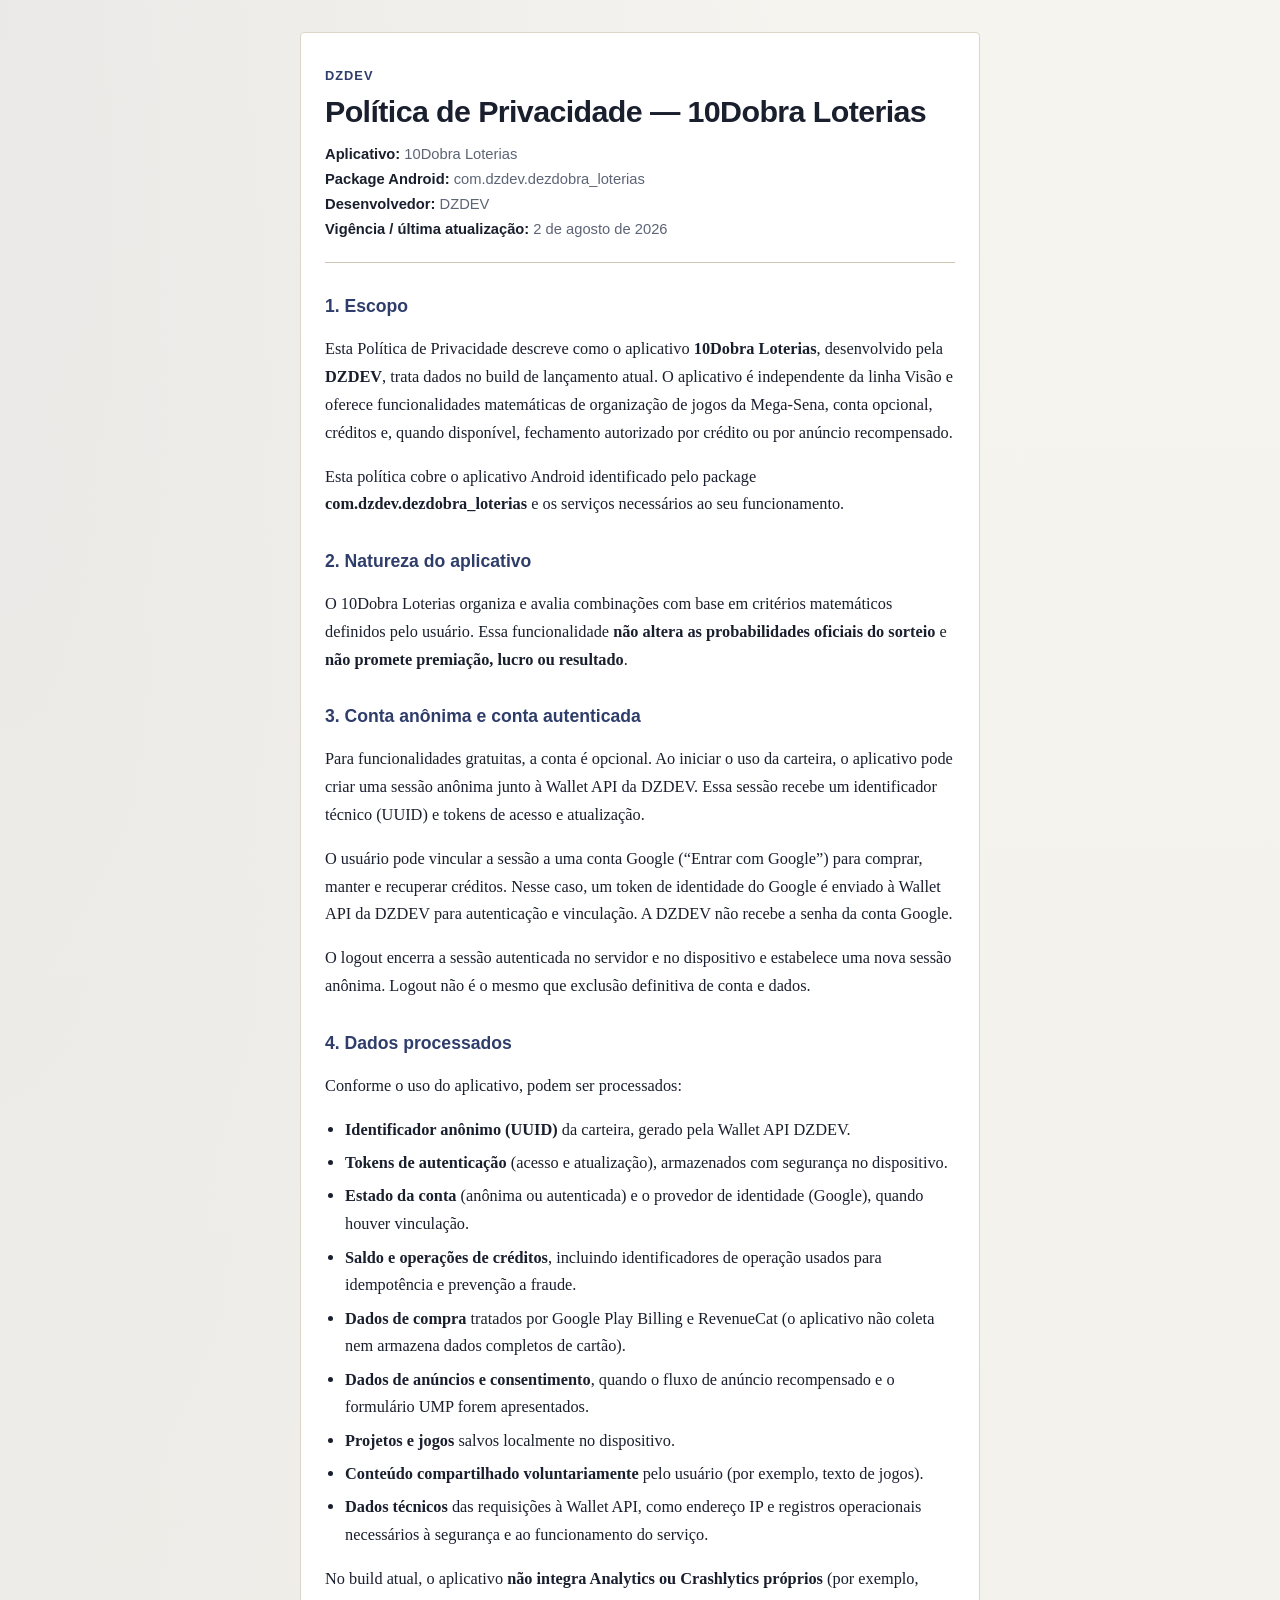
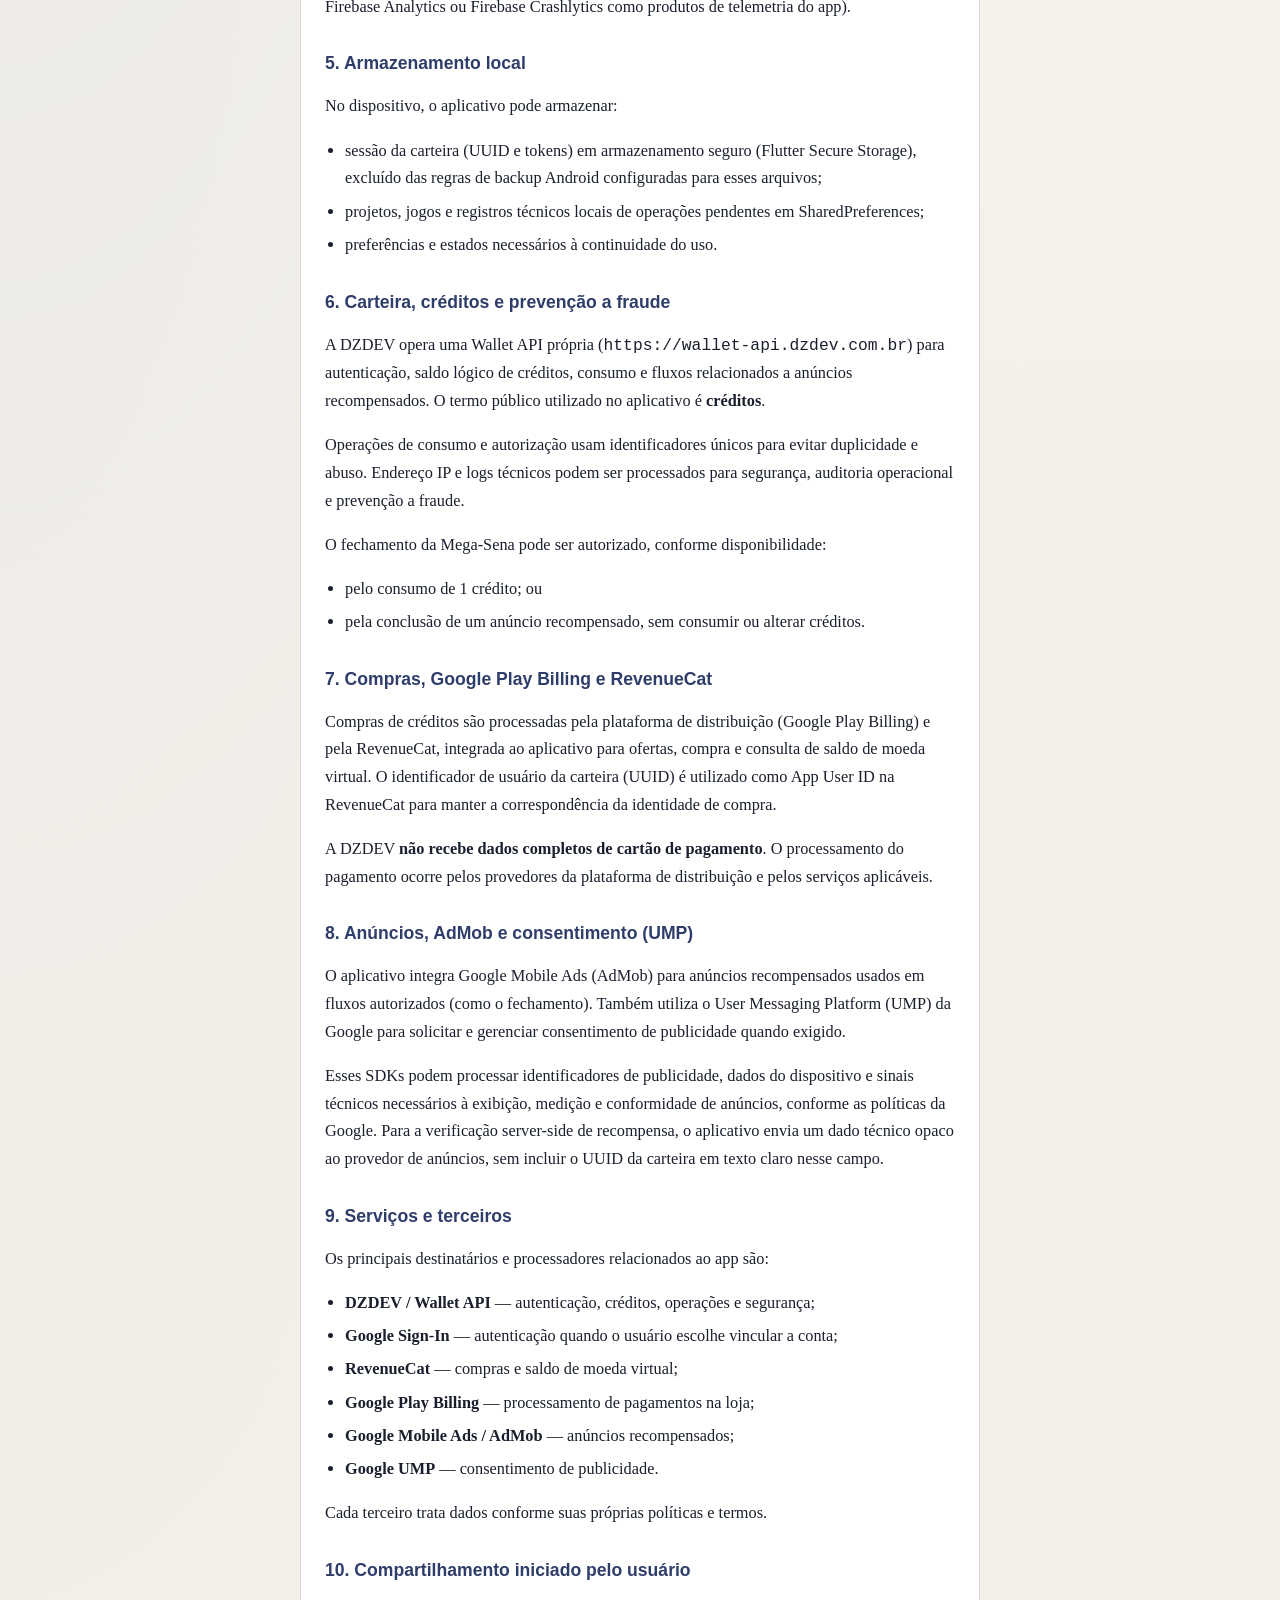
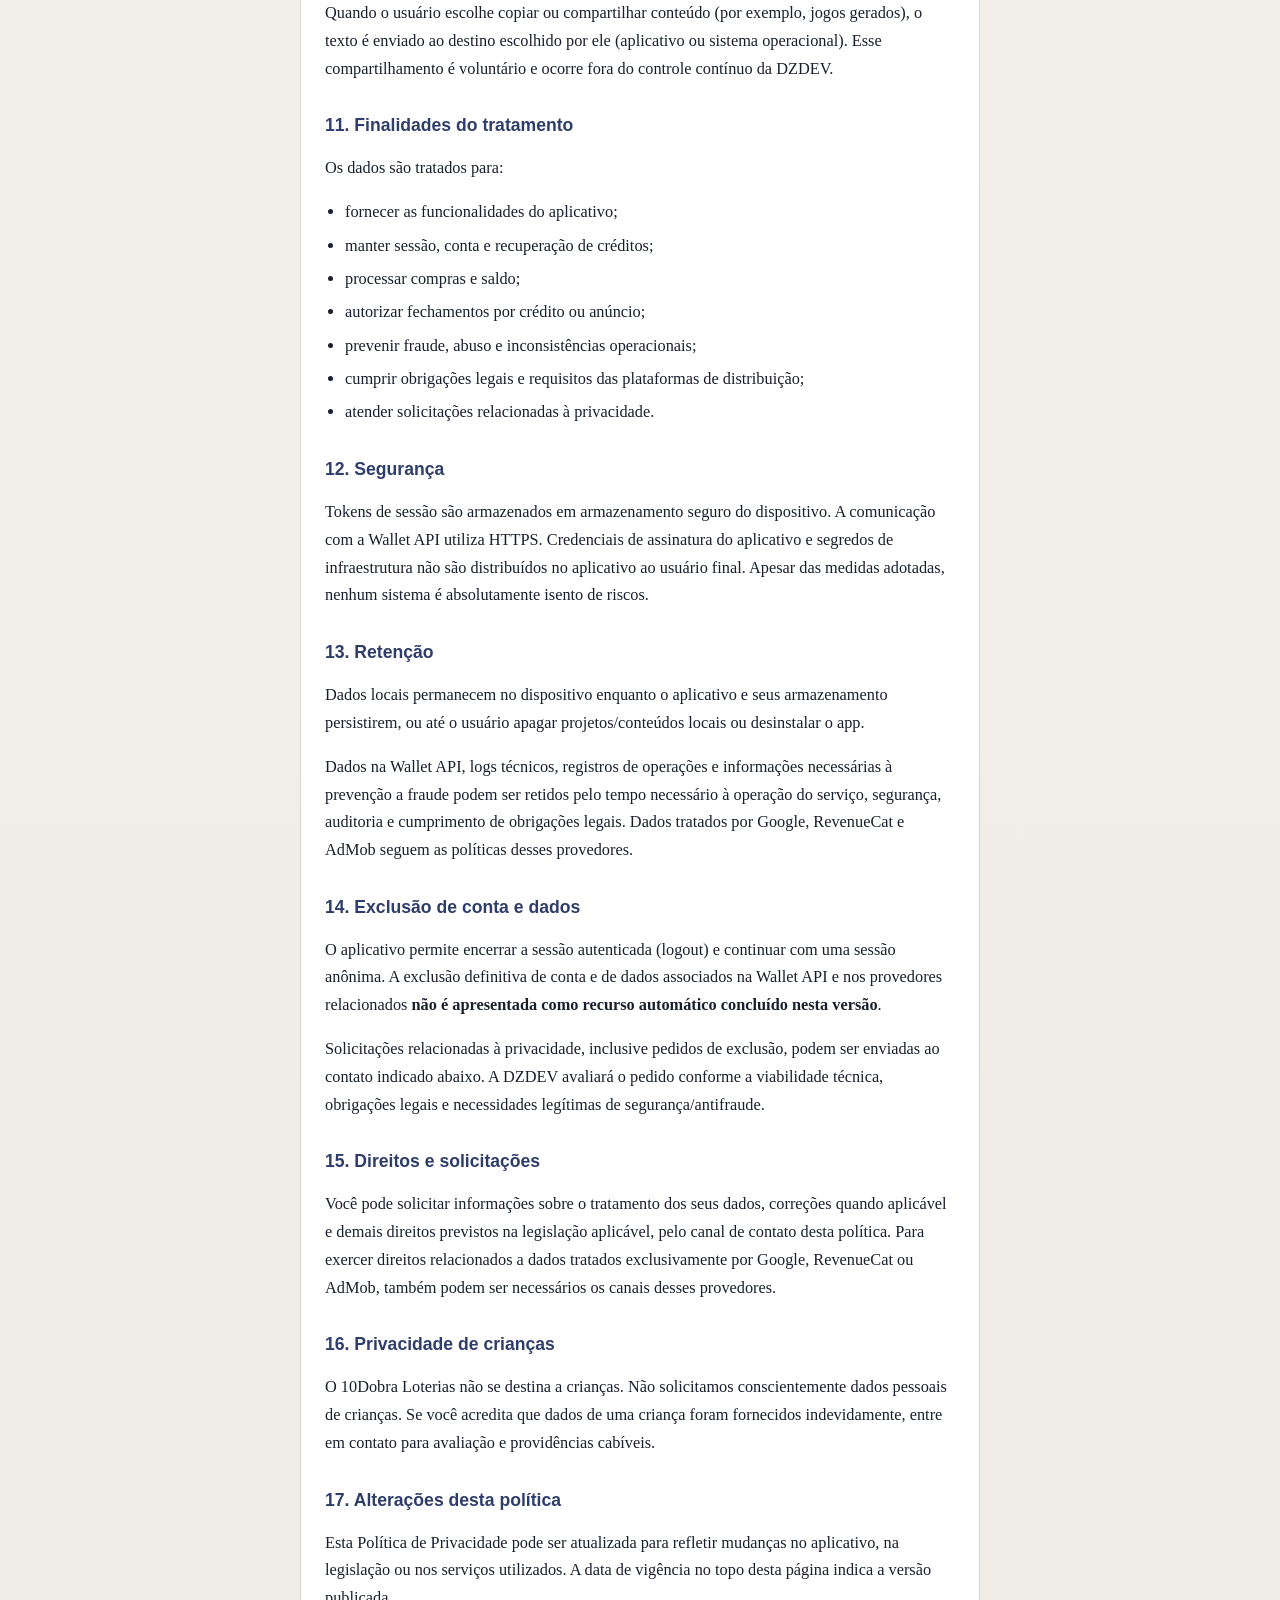
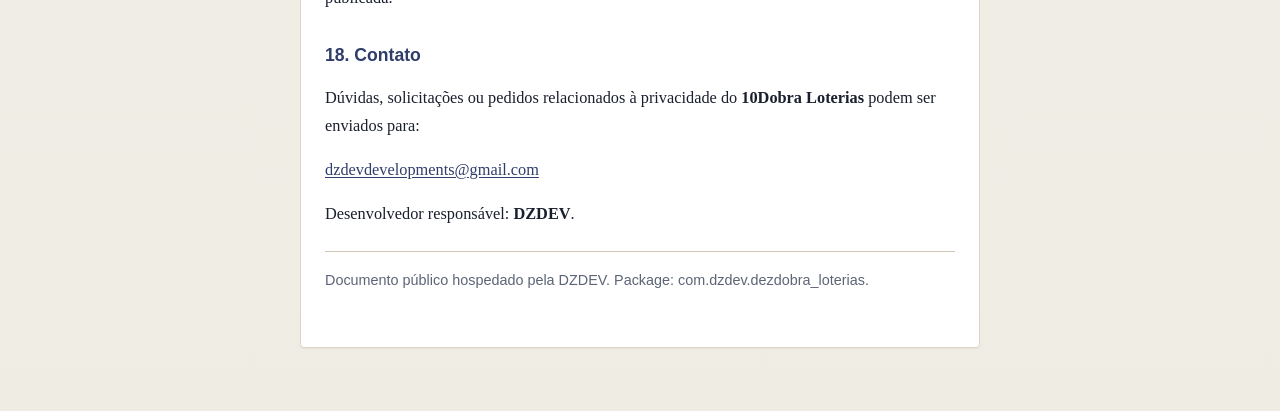
==== 10dobra-loterias/privacy-policy.html @ 5fe65263 "docs: publish 10Dobra Loterias privacy policy Co-authored-by: Cursor <cursoragent@cursor.com>" ====
<!DOCTYPE html>
<html lang="pt-BR">
<head>
  <meta charset="utf-8">
  <meta name="viewport" content="width=device-width, initial-scale=1">
  <title>Política de Privacidade — 10Dobra Loterias</title>
  <meta name="description" content="Política de Privacidade do aplicativo 10Dobra Loterias, desenvolvido pela DZDEV.">
  <link rel="stylesheet" href="styles.css">
</head>
<body>
  <main>
    <article class="page">
      <header>
        <p class="brand">DZDEV</p>
        <h1>Política de Privacidade — 10Dobra Loterias</h1>
        <p class="meta">
          <strong>Aplicativo:</strong> 10Dobra Loterias<br>
          <strong>Package Android:</strong> com.dzdev.dezdobra_loterias<br>
          <strong>Desenvolvedor:</strong> DZDEV<br>
          <strong>Vigência / última atualização:</strong> 2 de agosto de 2026
        </p>
      </header>

      <h2>1. Escopo</h2>
      <p>
        Esta Política de Privacidade descreve como o aplicativo
        <strong>10Dobra Loterias</strong>, desenvolvido pela <strong>DZDEV</strong>,
        trata dados no build de lançamento atual. O aplicativo é independente da
        linha Visão e oferece funcionalidades matemáticas de organização de jogos
        da Mega-Sena, conta opcional, créditos e, quando disponível, fechamento
        autorizado por crédito ou por anúncio recompensado.
      </p>
      <p>
        Esta política cobre o aplicativo Android identificado pelo package
        <strong>com.dzdev.dezdobra_loterias</strong> e os serviços necessários ao
        seu funcionamento.
      </p>

      <h2>2. Natureza do aplicativo</h2>
      <p>
        O 10Dobra Loterias organiza e avalia combinações com base em critérios
        matemáticos definidos pelo usuário. Essa funcionalidade
        <strong>não altera as probabilidades oficiais do sorteio</strong> e
        <strong>não promete premiação, lucro ou resultado</strong>.
      </p>

      <h2>3. Conta anônima e conta autenticada</h2>
      <p>
        Para funcionalidades gratuitas, a conta é opcional. Ao iniciar o uso da
        carteira, o aplicativo pode criar uma sessão anônima junto à Wallet API
        da DZDEV. Essa sessão recebe um identificador técnico (UUID) e tokens de
        acesso e atualização.
      </p>
      <p>
        O usuário pode vincular a sessão a uma conta Google (“Entrar com Google”)
        para comprar, manter e recuperar créditos. Nesse caso, um token de
        identidade do Google é enviado à Wallet API da DZDEV para autenticação e
        vinculação. A DZDEV não recebe a senha da conta Google.
      </p>
      <p>
        O logout encerra a sessão autenticada no servidor e no dispositivo e
        estabelece uma nova sessão anônima. Logout não é o mesmo que exclusão
        definitiva de conta e dados.
      </p>

      <h2>4. Dados processados</h2>
      <p>Conforme o uso do aplicativo, podem ser processados:</p>
      <ul>
        <li>
          <strong>Identificador anônimo (UUID)</strong> da carteira, gerado pela
          Wallet API DZDEV.
        </li>
        <li>
          <strong>Tokens de autenticação</strong> (acesso e atualização),
          armazenados com segurança no dispositivo.
        </li>
        <li>
          <strong>Estado da conta</strong> (anônima ou autenticada) e o provedor
          de identidade (Google), quando houver vinculação.
        </li>
        <li>
          <strong>Saldo e operações de créditos</strong>, incluindo identificadores
          de operação usados para idempotência e prevenção a fraude.
        </li>
        <li>
          <strong>Dados de compra</strong> tratados por Google Play Billing e
          RevenueCat (o aplicativo não coleta nem armazena dados completos de
          cartão).
        </li>
        <li>
          <strong>Dados de anúncios e consentimento</strong>, quando o fluxo de
          anúncio recompensado e o formulário UMP forem apresentados.
        </li>
        <li>
          <strong>Projetos e jogos</strong> salvos localmente no dispositivo.
        </li>
        <li>
          <strong>Conteúdo compartilhado voluntariamente</strong> pelo usuário
          (por exemplo, texto de jogos).
        </li>
        <li>
          <strong>Dados técnicos</strong> das requisições à Wallet API, como
          endereço IP e registros operacionais necessários à segurança e ao
          funcionamento do serviço.
        </li>
      </ul>
      <p>
        No build atual, o aplicativo
        <strong>não integra Analytics ou Crashlytics próprios</strong>
        (por exemplo, Firebase Analytics ou Firebase Crashlytics como produtos
        de telemetria do app).
      </p>

      <h2>5. Armazenamento local</h2>
      <p>
        No dispositivo, o aplicativo pode armazenar:
      </p>
      <ul>
        <li>
          sessão da carteira (UUID e tokens) em armazenamento seguro
          (Flutter Secure Storage), excluído das regras de backup Android
          configuradas para esses arquivos;
        </li>
        <li>
          projetos, jogos e registros técnicos locais de operações pendentes em
          SharedPreferences;
        </li>
        <li>
          preferências e estados necessários à continuidade do uso.
        </li>
      </ul>

      <h2>6. Carteira, créditos e prevenção a fraude</h2>
      <p>
        A DZDEV opera uma Wallet API própria
        (<code>https://wallet-api.dzdev.com.br</code>) para autenticação, saldo
        lógico de créditos, consumo e fluxos relacionados a anúncios recompensados.
        O termo público utilizado no aplicativo é <strong>créditos</strong>.
      </p>
      <p>
        Operações de consumo e autorização usam identificadores únicos para evitar
        duplicidade e abuso. Endereço IP e logs técnicos podem ser processados
        para segurança, auditoria operacional e prevenção a fraude.
      </p>
      <p>
        O fechamento da Mega-Sena pode ser autorizado, conforme disponibilidade:
      </p>
      <ul>
        <li>pelo consumo de 1 crédito; ou</li>
        <li>
          pela conclusão de um anúncio recompensado, sem consumir ou alterar
          créditos.
        </li>
      </ul>

      <h2>7. Compras, Google Play Billing e RevenueCat</h2>
      <p>
        Compras de créditos são processadas pela plataforma de distribuição
        (Google Play Billing) e pela RevenueCat, integrada ao aplicativo para
        ofertas, compra e consulta de saldo de moeda virtual. O identificador de
        usuário da carteira (UUID) é utilizado como App User ID na RevenueCat
        para manter a correspondência da identidade de compra.
      </p>
      <p>
        A DZDEV <strong>não recebe dados completos de cartão de pagamento</strong>.
        O processamento do pagamento ocorre pelos provedores da plataforma de
        distribuição e pelos serviços aplicáveis.
      </p>

      <h2>8. Anúncios, AdMob e consentimento (UMP)</h2>
      <p>
        O aplicativo integra Google Mobile Ads (AdMob) para anúncios recompensados
        usados em fluxos autorizados (como o fechamento). Também utiliza o
        User Messaging Platform (UMP) da Google para solicitar e gerenciar
        consentimento de publicidade quando exigido.
      </p>
      <p>
        Esses SDKs podem processar identificadores de publicidade, dados do
        dispositivo e sinais técnicos necessários à exibição, medição e
        conformidade de anúncios, conforme as políticas da Google. Para a
        verificação server-side de recompensa, o aplicativo envia um dado
        técnico opaco ao provedor de anúncios, sem incluir o UUID da carteira em
        texto claro nesse campo.
      </p>

      <h2>9. Serviços e terceiros</h2>
      <p>Os principais destinatários e processadores relacionados ao app são:</p>
      <ul>
        <li><strong>DZDEV / Wallet API</strong> — autenticação, créditos, operações e segurança;</li>
        <li><strong>Google Sign-In</strong> — autenticação quando o usuário escolhe vincular a conta;</li>
        <li><strong>RevenueCat</strong> — compras e saldo de moeda virtual;</li>
        <li><strong>Google Play Billing</strong> — processamento de pagamentos na loja;</li>
        <li><strong>Google Mobile Ads / AdMob</strong> — anúncios recompensados;</li>
        <li><strong>Google UMP</strong> — consentimento de publicidade.</li>
      </ul>
      <p>
        Cada terceiro trata dados conforme suas próprias políticas e termos.
      </p>

      <h2>10. Compartilhamento iniciado pelo usuário</h2>
      <p>
        Quando o usuário escolhe copiar ou compartilhar conteúdo (por exemplo,
        jogos gerados), o texto é enviado ao destino escolhido por ele
        (aplicativo ou sistema operacional). Esse compartilhamento é voluntário
        e ocorre fora do controle contínuo da DZDEV.
      </p>

      <h2>11. Finalidades do tratamento</h2>
      <p>Os dados são tratados para:</p>
      <ul>
        <li>fornecer as funcionalidades do aplicativo;</li>
        <li>manter sessão, conta e recuperação de créditos;</li>
        <li>processar compras e saldo;</li>
        <li>autorizar fechamentos por crédito ou anúncio;</li>
        <li>prevenir fraude, abuso e inconsistências operacionais;</li>
        <li>cumprir obrigações legais e requisitos das plataformas de distribuição;</li>
        <li>atender solicitações relacionadas à privacidade.</li>
      </ul>

      <h2>12. Segurança</h2>
      <p>
        Tokens de sessão são armazenados em armazenamento seguro do dispositivo.
        A comunicação com a Wallet API utiliza HTTPS. Credenciais de assinatura
        do aplicativo e segredos de infraestrutura não são distribuídos no
        aplicativo ao usuário final. Apesar das medidas adotadas, nenhum sistema
        é absolutamente isento de riscos.
      </p>

      <h2>13. Retenção</h2>
      <p>
        Dados locais permanecem no dispositivo enquanto o aplicativo e seus
        armazenamento persistirem, ou até o usuário apagar projetos/conteúdos
        locais ou desinstalar o app.
      </p>
      <p>
        Dados na Wallet API, logs técnicos, registros de operações e informações
        necessárias à prevenção a fraude podem ser retidos pelo tempo necessário
        à operação do serviço, segurança, auditoria e cumprimento de obrigações
        legais. Dados tratados por Google, RevenueCat e AdMob seguem as políticas
        desses provedores.
      </p>

      <h2>14. Exclusão de conta e dados</h2>
      <p>
        O aplicativo permite encerrar a sessão autenticada (logout) e continuar
        com uma sessão anônima. A exclusão definitiva de conta e de dados
        associados na Wallet API e nos provedores relacionados
        <strong>não é apresentada como recurso automático concluído nesta
        versão</strong>.
      </p>
      <p>
        Solicitações relacionadas à privacidade, inclusive pedidos de exclusão,
        podem ser enviadas ao contato indicado abaixo. A DZDEV avaliará o pedido
        conforme a viabilidade técnica, obrigações legais e necessidades legítimas
        de segurança/antifraude.
      </p>

      <h2>15. Direitos e solicitações</h2>
      <p>
        Você pode solicitar informações sobre o tratamento dos seus dados,
        correções quando aplicável e demais direitos previstos na legislação
        aplicável, pelo canal de contato desta política. Para exercer direitos
        relacionados a dados tratados exclusivamente por Google, RevenueCat ou
        AdMob, também podem ser necessários os canais desses provedores.
      </p>

      <h2>16. Privacidade de crianças</h2>
      <p>
        O 10Dobra Loterias não se destina a crianças. Não solicitamos
        conscientemente dados pessoais de crianças. Se você acredita que dados
        de uma criança foram fornecidos indevidamente, entre em contato para
        avaliação e providências cabíveis.
      </p>

      <h2>17. Alterações desta política</h2>
      <p>
        Esta Política de Privacidade pode ser atualizada para refletir mudanças
        no aplicativo, na legislação ou nos serviços utilizados. A data de
        vigência no topo desta página indica a versão publicada.
      </p>

      <h2>18. Contato</h2>
      <p>
        Dúvidas, solicitações ou pedidos relacionados à privacidade do
        <strong>10Dobra Loterias</strong> podem ser enviados para:
      </p>
      <p>
        <a href="mailto:dzdevdevelopments@gmail.com?subject=Privacidade%20-%2010Dobra%20Loterias">dzdevdevelopments@gmail.com</a>
      </p>
      <p>
        Desenvolvedor responsável: <strong>DZDEV</strong>.
      </p>

      <p class="note">
        Documento público hospedado pela DZDEV. Package:
        com.dzdev.dezdobra_loterias.
      </p>
    </article>
  </main>
</body>
</html>
---- 10dobra-loterias/styles.css ----
:root {
  color-scheme: light;
  --bg: #f6f4ef;
  --surface: #ffffff;
  --text: #1a1f2e;
  --muted: #5c6475;
  --accent: #2f3d6b;
  --border: #ddd6c8;
  --rule: #cfc6b4;
}

* {
  box-sizing: border-box;
}

html {
  scroll-behavior: smooth;
}

body {
  margin: 0;
  font-family: Georgia, "Times New Roman", Times, serif;
  background:
    radial-gradient(ellipse at top left, rgba(47, 61, 107, 0.06), transparent 45%),
    linear-gradient(180deg, #f6f4ef 0%, #efece4 100%);
  color: var(--text);
  line-height: 1.7;
}

main {
  max-width: 720px;
  margin: 0 auto;
  padding: 2rem 1.25rem 4rem;
}

.page {
  background: var(--surface);
  border: 1px solid var(--border);
  border-radius: 4px;
  padding: 2rem 1.5rem 2.5rem;
  box-shadow: 0 1px 0 rgba(26, 31, 46, 0.04);
}

header {
  border-bottom: 1px solid var(--rule);
  padding-bottom: 1.25rem;
  margin-bottom: 1.75rem;
}

.brand {
  margin: 0 0 0.35rem;
  font-family: "Segoe UI", Tahoma, sans-serif;
  font-size: 0.8rem;
  letter-spacing: 0.08em;
  text-transform: uppercase;
  color: var(--accent);
  font-weight: 700;
}

h1 {
  margin: 0 0 0.75rem;
  font-family: "Segoe UI", Tahoma, sans-serif;
  font-size: clamp(1.55rem, 4vw, 1.9rem);
  line-height: 1.25;
  letter-spacing: -0.02em;
  font-weight: 700;
}

.meta {
  margin: 0;
  font-family: "Segoe UI", Tahoma, sans-serif;
  font-size: 0.92rem;
  color: var(--muted);
}

.meta strong {
  color: var(--text);
  font-weight: 600;
}

h2 {
  margin: 2rem 0 0.65rem;
  font-family: "Segoe UI", Tahoma, sans-serif;
  font-size: 1.1rem;
  line-height: 1.35;
  color: var(--accent);
  font-weight: 700;
}

p,
li {
  font-size: 1.02rem;
}

ul {
  padding-left: 1.25rem;
  margin: 0.5rem 0 1rem;
}

li + li {
  margin-top: 0.35rem;
}

a {
  color: var(--accent);
  text-underline-offset: 2px;
}

a:hover,
a:focus-visible {
  text-decoration-thickness: 2px;
}

.note {
  margin-top: 1.5rem;
  padding-top: 1rem;
  border-top: 1px solid var(--rule);
  font-family: "Segoe UI", Tahoma, sans-serif;
  font-size: 0.9rem;
  color: var(--muted);
}

.hub-list {
  list-style: none;
  padding: 0;
  margin: 1.25rem 0 0;
}

.hub-list li {
  margin: 0 0 0.75rem;
  font-family: "Segoe UI", Tahoma, sans-serif;
}

.hub-list a {
  display: inline-block;
  padding: 0.55rem 0;
  font-weight: 600;
  text-decoration: none;
  border-bottom: 1px solid var(--border);
}

.hub-list a:hover,
.hub-list a:focus-visible {
  border-bottom-color: var(--accent);
}

@media (max-width: 560px) {
  main {
    padding: 1.25rem 0.9rem 3rem;
  }

  .page {
    padding: 1.4rem 1.1rem 2rem;
  }
}
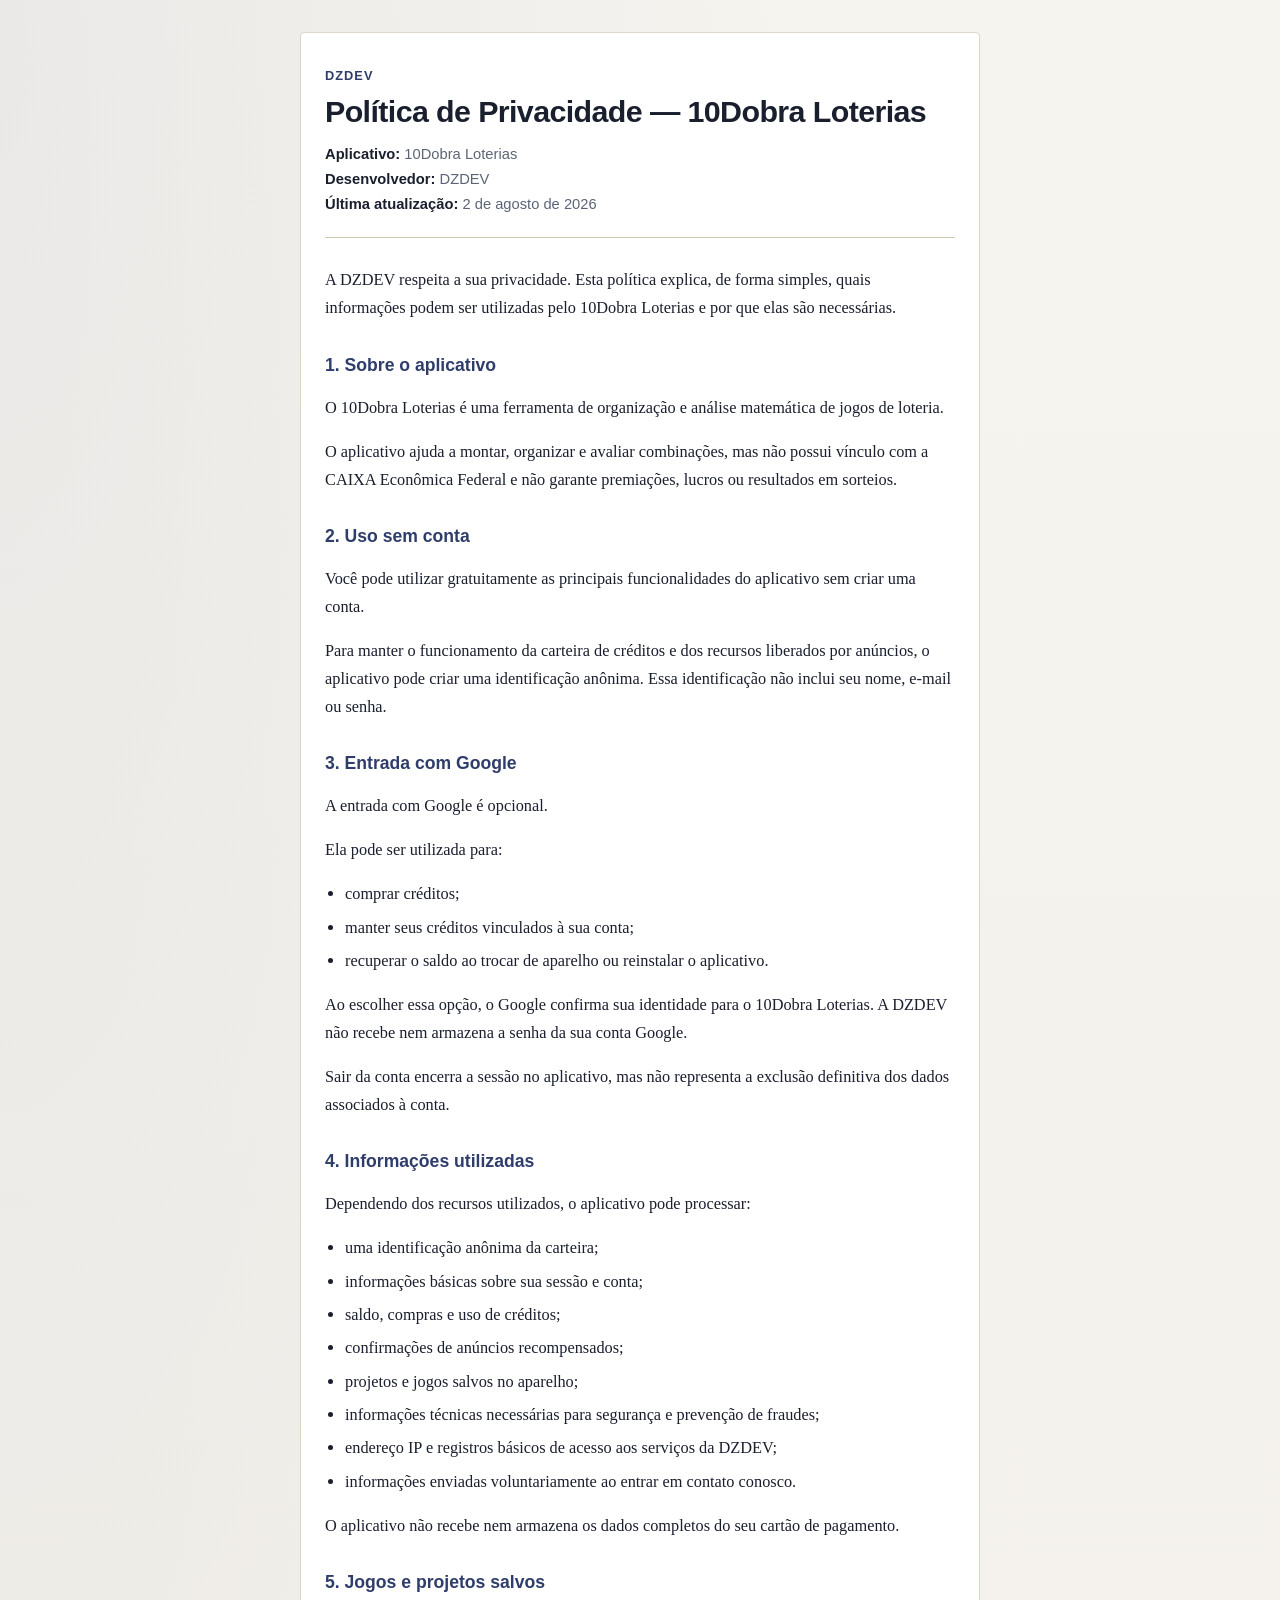
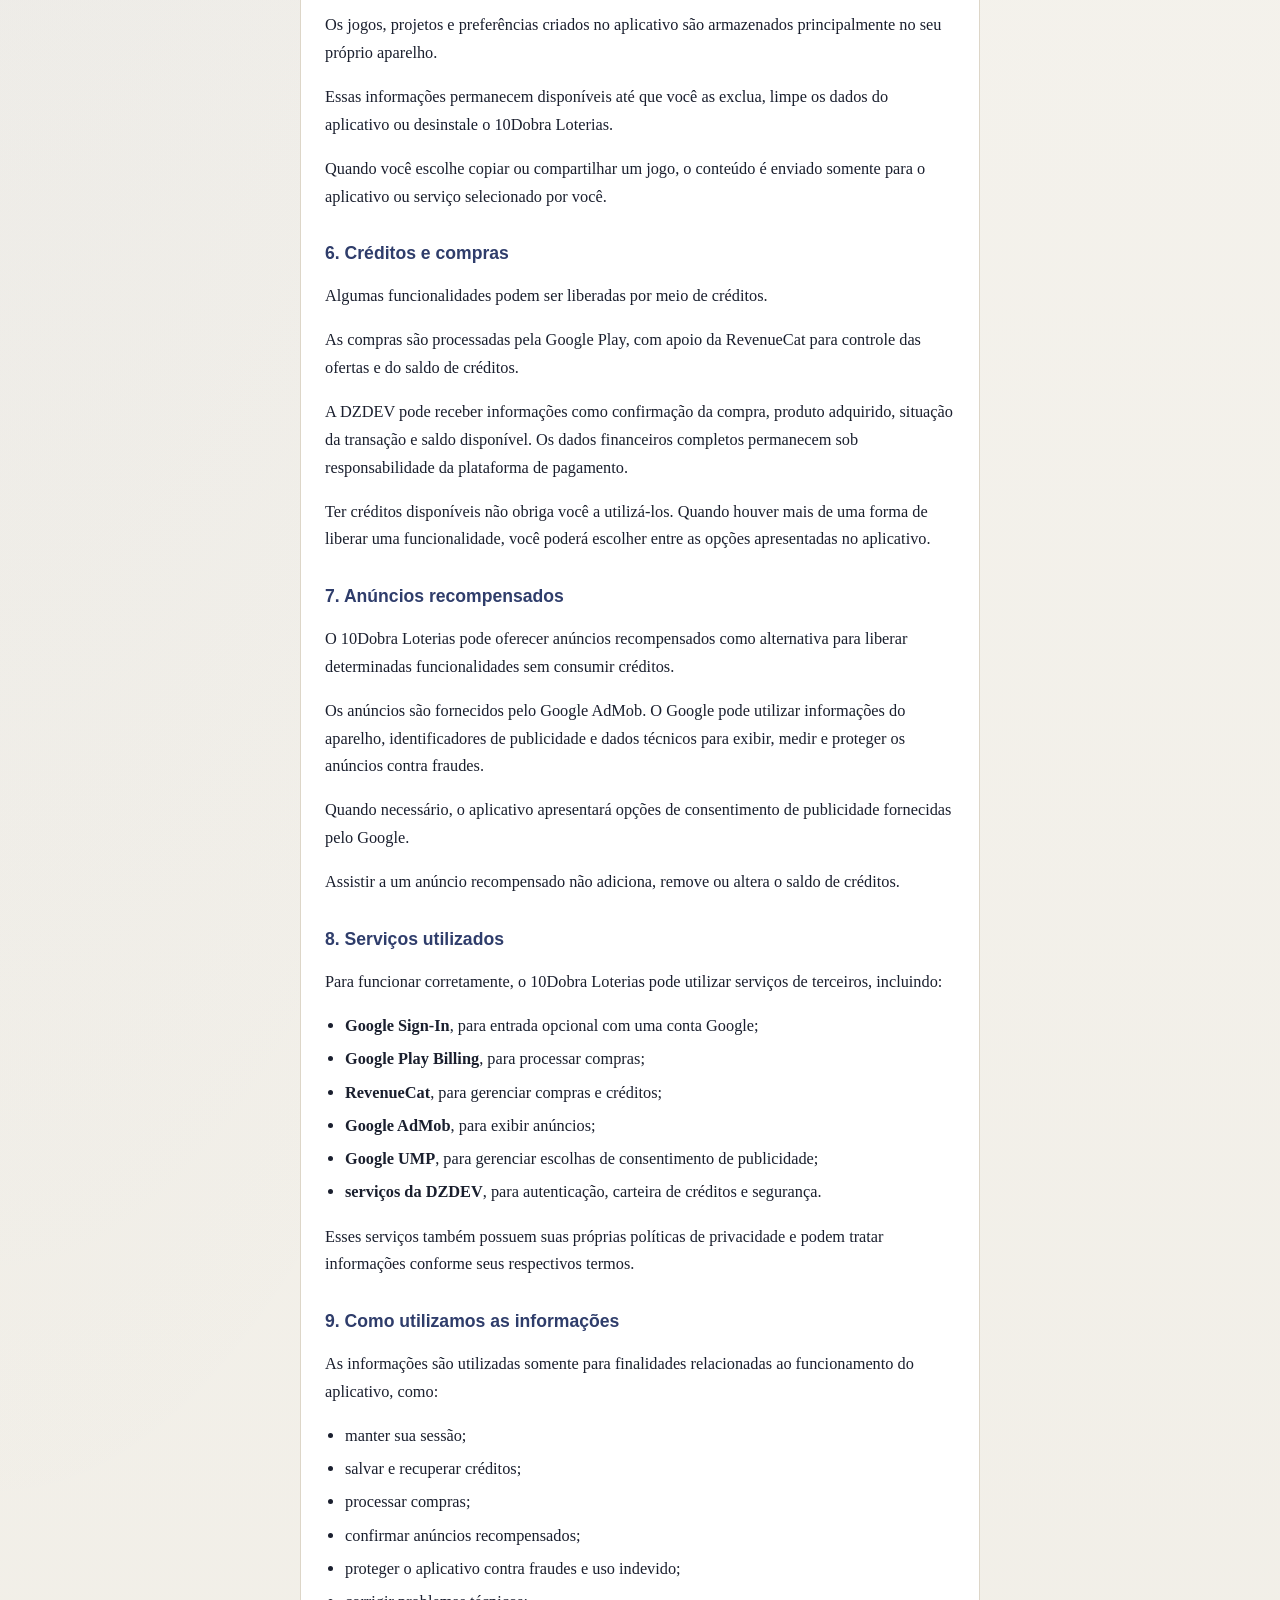
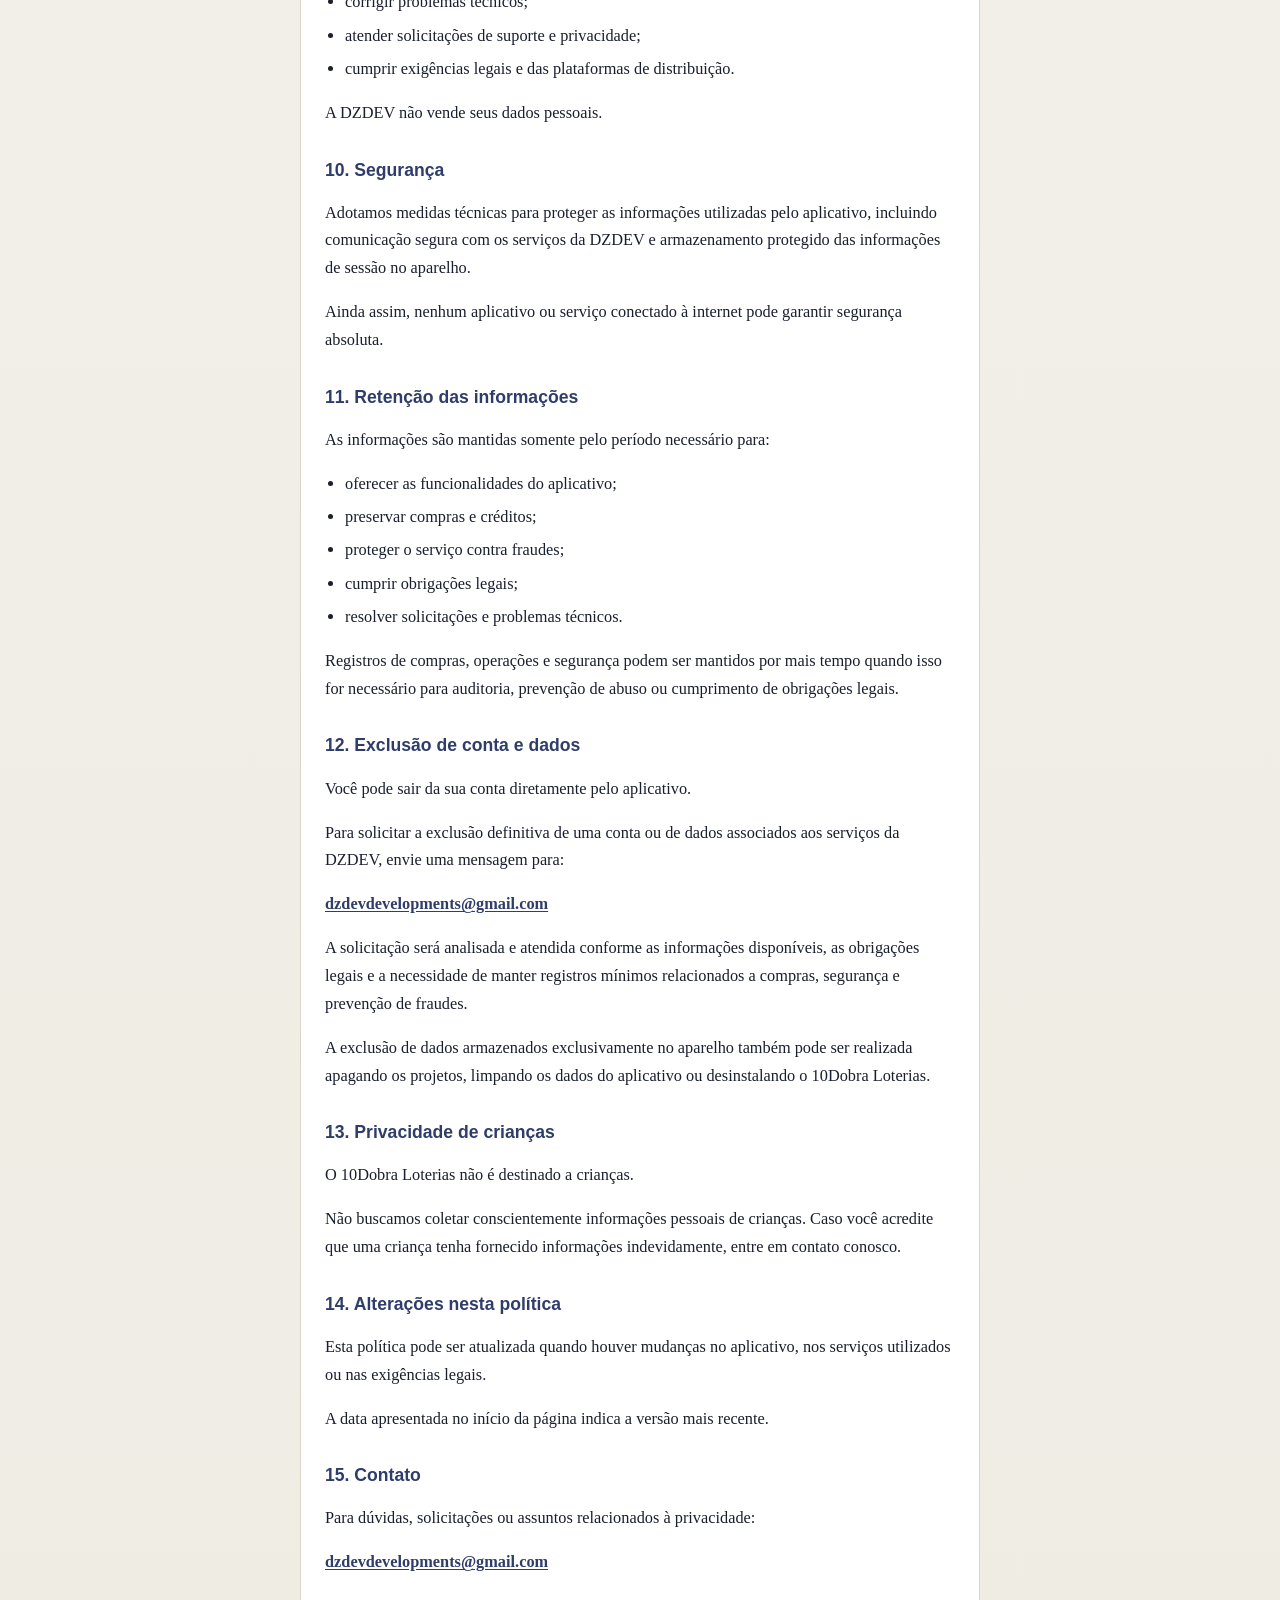
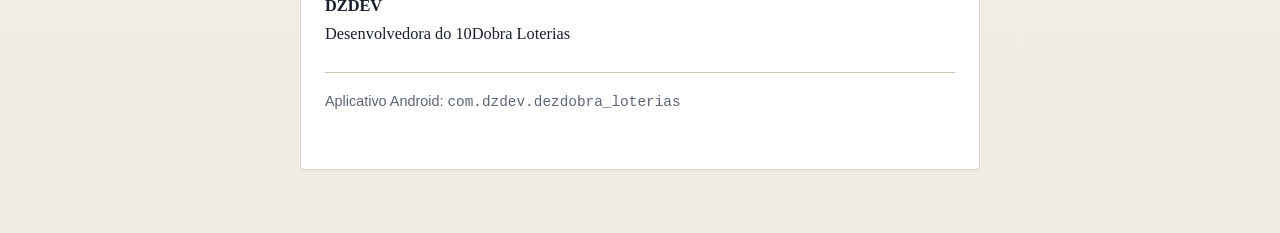
==== commit ae34cd04: "docs: simplify 10Dobra Loterias privacy policy copy Co-authored-by: Cursor <cursoragent@cursor.com>" ====
--- a/10dobra-loterias/privacy-policy.html
+++ b/10dobra-loterias/privacy-policy.html
@@ -15,285 +15,264 @@
         <h1>Política de Privacidade — 10Dobra Loterias</h1>
         <p class="meta">
           <strong>Aplicativo:</strong> 10Dobra Loterias<br>
-          <strong>Package Android:</strong> com.dzdev.dezdobra_loterias<br>
           <strong>Desenvolvedor:</strong> DZDEV<br>
-          <strong>Vigência / última atualização:</strong> 2 de agosto de 2026
+          <strong>Última atualização:</strong> 2 de agosto de 2026
         </p>
       </header>
 
-      <h2>1. Escopo</h2>
-      <p>
-        Esta Política de Privacidade descreve como o aplicativo
-        <strong>10Dobra Loterias</strong>, desenvolvido pela <strong>DZDEV</strong>,
-        trata dados no build de lançamento atual. O aplicativo é independente da
-        linha Visão e oferece funcionalidades matemáticas de organização de jogos
-        da Mega-Sena, conta opcional, créditos e, quando disponível, fechamento
-        autorizado por crédito ou por anúncio recompensado.
-      </p>
-      <p>
-        Esta política cobre o aplicativo Android identificado pelo package
-        <strong>com.dzdev.dezdobra_loterias</strong> e os serviços necessários ao
-        seu funcionamento.
-      </p>
-
-      <h2>2. Natureza do aplicativo</h2>
-      <p>
-        O 10Dobra Loterias organiza e avalia combinações com base em critérios
-        matemáticos definidos pelo usuário. Essa funcionalidade
-        <strong>não altera as probabilidades oficiais do sorteio</strong> e
-        <strong>não promete premiação, lucro ou resultado</strong>.
-      </p>
-
-      <h2>3. Conta anônima e conta autenticada</h2>
-      <p>
-        Para funcionalidades gratuitas, a conta é opcional. Ao iniciar o uso da
-        carteira, o aplicativo pode criar uma sessão anônima junto à Wallet API
-        da DZDEV. Essa sessão recebe um identificador técnico (UUID) e tokens de
-        acesso e atualização.
-      </p>
-      <p>
-        O usuário pode vincular a sessão a uma conta Google (“Entrar com Google”)
-        para comprar, manter e recuperar créditos. Nesse caso, um token de
-        identidade do Google é enviado à Wallet API da DZDEV para autenticação e
-        vinculação. A DZDEV não recebe a senha da conta Google.
-      </p>
-      <p>
-        O logout encerra a sessão autenticada no servidor e no dispositivo e
-        estabelece uma nova sessão anônima. Logout não é o mesmo que exclusão
-        definitiva de conta e dados.
-      </p>
-
-      <h2>4. Dados processados</h2>
-      <p>Conforme o uso do aplicativo, podem ser processados:</p>
-      <ul>
-        <li>
-          <strong>Identificador anônimo (UUID)</strong> da carteira, gerado pela
-          Wallet API DZDEV.
-        </li>
-        <li>
-          <strong>Tokens de autenticação</strong> (acesso e atualização),
-          armazenados com segurança no dispositivo.
-        </li>
-        <li>
-          <strong>Estado da conta</strong> (anônima ou autenticada) e o provedor
-          de identidade (Google), quando houver vinculação.
-        </li>
-        <li>
-          <strong>Saldo e operações de créditos</strong>, incluindo identificadores
-          de operação usados para idempotência e prevenção a fraude.
-        </li>
-        <li>
-          <strong>Dados de compra</strong> tratados por Google Play Billing e
-          RevenueCat (o aplicativo não coleta nem armazena dados completos de
-          cartão).
-        </li>
-        <li>
-          <strong>Dados de anúncios e consentimento</strong>, quando o fluxo de
-          anúncio recompensado e o formulário UMP forem apresentados.
-        </li>
-        <li>
-          <strong>Projetos e jogos</strong> salvos localmente no dispositivo.
-        </li>
-        <li>
-          <strong>Conteúdo compartilhado voluntariamente</strong> pelo usuário
-          (por exemplo, texto de jogos).
-        </li>
-        <li>
-          <strong>Dados técnicos</strong> das requisições à Wallet API, como
-          endereço IP e registros operacionais necessários à segurança e ao
-          funcionamento do serviço.
-        </li>
-      </ul>
-      <p>
-        No build atual, o aplicativo
-        <strong>não integra Analytics ou Crashlytics próprios</strong>
-        (por exemplo, Firebase Analytics ou Firebase Crashlytics como produtos
-        de telemetria do app).
-      </p>
-
-      <h2>5. Armazenamento local</h2>
-      <p>
-        No dispositivo, o aplicativo pode armazenar:
-      </p>
-      <ul>
-        <li>
-          sessão da carteira (UUID e tokens) em armazenamento seguro
-          (Flutter Secure Storage), excluído das regras de backup Android
-          configuradas para esses arquivos;
-        </li>
-        <li>
-          projetos, jogos e registros técnicos locais de operações pendentes em
-          SharedPreferences;
-        </li>
-        <li>
-          preferências e estados necessários à continuidade do uso.
-        </li>
-      </ul>
-
-      <h2>6. Carteira, créditos e prevenção a fraude</h2>
-      <p>
-        A DZDEV opera uma Wallet API própria
-        (<code>https://wallet-api.dzdev.com.br</code>) para autenticação, saldo
-        lógico de créditos, consumo e fluxos relacionados a anúncios recompensados.
-        O termo público utilizado no aplicativo é <strong>créditos</strong>.
-      </p>
-      <p>
-        Operações de consumo e autorização usam identificadores únicos para evitar
-        duplicidade e abuso. Endereço IP e logs técnicos podem ser processados
-        para segurança, auditoria operacional e prevenção a fraude.
-      </p>
-      <p>
-        O fechamento da Mega-Sena pode ser autorizado, conforme disponibilidade:
-      </p>
-      <ul>
-        <li>pelo consumo de 1 crédito; ou</li>
-        <li>
-          pela conclusão de um anúncio recompensado, sem consumir ou alterar
-          créditos.
-        </li>
-      </ul>
-
-      <h2>7. Compras, Google Play Billing e RevenueCat</h2>
-      <p>
-        Compras de créditos são processadas pela plataforma de distribuição
-        (Google Play Billing) e pela RevenueCat, integrada ao aplicativo para
-        ofertas, compra e consulta de saldo de moeda virtual. O identificador de
-        usuário da carteira (UUID) é utilizado como App User ID na RevenueCat
-        para manter a correspondência da identidade de compra.
-      </p>
-      <p>
-        A DZDEV <strong>não recebe dados completos de cartão de pagamento</strong>.
-        O processamento do pagamento ocorre pelos provedores da plataforma de
-        distribuição e pelos serviços aplicáveis.
-      </p>
-
-      <h2>8. Anúncios, AdMob e consentimento (UMP)</h2>
-      <p>
-        O aplicativo integra Google Mobile Ads (AdMob) para anúncios recompensados
-        usados em fluxos autorizados (como o fechamento). Também utiliza o
-        User Messaging Platform (UMP) da Google para solicitar e gerenciar
-        consentimento de publicidade quando exigido.
-      </p>
-      <p>
-        Esses SDKs podem processar identificadores de publicidade, dados do
-        dispositivo e sinais técnicos necessários à exibição, medição e
-        conformidade de anúncios, conforme as políticas da Google. Para a
-        verificação server-side de recompensa, o aplicativo envia um dado
-        técnico opaco ao provedor de anúncios, sem incluir o UUID da carteira em
-        texto claro nesse campo.
-      </p>
-
-      <h2>9. Serviços e terceiros</h2>
-      <p>Os principais destinatários e processadores relacionados ao app são:</p>
-      <ul>
-        <li><strong>DZDEV / Wallet API</strong> — autenticação, créditos, operações e segurança;</li>
-        <li><strong>Google Sign-In</strong> — autenticação quando o usuário escolhe vincular a conta;</li>
-        <li><strong>RevenueCat</strong> — compras e saldo de moeda virtual;</li>
-        <li><strong>Google Play Billing</strong> — processamento de pagamentos na loja;</li>
-        <li><strong>Google Mobile Ads / AdMob</strong> — anúncios recompensados;</li>
-        <li><strong>Google UMP</strong> — consentimento de publicidade.</li>
-      </ul>
-      <p>
-        Cada terceiro trata dados conforme suas próprias políticas e termos.
-      </p>
-
-      <h2>10. Compartilhamento iniciado pelo usuário</h2>
-      <p>
-        Quando o usuário escolhe copiar ou compartilhar conteúdo (por exemplo,
-        jogos gerados), o texto é enviado ao destino escolhido por ele
-        (aplicativo ou sistema operacional). Esse compartilhamento é voluntário
-        e ocorre fora do controle contínuo da DZDEV.
-      </p>
-
-      <h2>11. Finalidades do tratamento</h2>
-      <p>Os dados são tratados para:</p>
-      <ul>
-        <li>fornecer as funcionalidades do aplicativo;</li>
-        <li>manter sessão, conta e recuperação de créditos;</li>
-        <li>processar compras e saldo;</li>
-        <li>autorizar fechamentos por crédito ou anúncio;</li>
-        <li>prevenir fraude, abuso e inconsistências operacionais;</li>
-        <li>cumprir obrigações legais e requisitos das plataformas de distribuição;</li>
-        <li>atender solicitações relacionadas à privacidade.</li>
-      </ul>
-
-      <h2>12. Segurança</h2>
-      <p>
-        Tokens de sessão são armazenados em armazenamento seguro do dispositivo.
-        A comunicação com a Wallet API utiliza HTTPS. Credenciais de assinatura
-        do aplicativo e segredos de infraestrutura não são distribuídos no
-        aplicativo ao usuário final. Apesar das medidas adotadas, nenhum sistema
-        é absolutamente isento de riscos.
-      </p>
-
-      <h2>13. Retenção</h2>
-      <p>
-        Dados locais permanecem no dispositivo enquanto o aplicativo e seus
-        armazenamento persistirem, ou até o usuário apagar projetos/conteúdos
-        locais ou desinstalar o app.
-      </p>
-      <p>
-        Dados na Wallet API, logs técnicos, registros de operações e informações
-        necessárias à prevenção a fraude podem ser retidos pelo tempo necessário
-        à operação do serviço, segurança, auditoria e cumprimento de obrigações
-        legais. Dados tratados por Google, RevenueCat e AdMob seguem as políticas
-        desses provedores.
-      </p>
-
-      <h2>14. Exclusão de conta e dados</h2>
-      <p>
-        O aplicativo permite encerrar a sessão autenticada (logout) e continuar
-        com uma sessão anônima. A exclusão definitiva de conta e de dados
-        associados na Wallet API e nos provedores relacionados
-        <strong>não é apresentada como recurso automático concluído nesta
-        versão</strong>.
-      </p>
-      <p>
-        Solicitações relacionadas à privacidade, inclusive pedidos de exclusão,
-        podem ser enviadas ao contato indicado abaixo. A DZDEV avaliará o pedido
-        conforme a viabilidade técnica, obrigações legais e necessidades legítimas
-        de segurança/antifraude.
-      </p>
-
-      <h2>15. Direitos e solicitações</h2>
-      <p>
-        Você pode solicitar informações sobre o tratamento dos seus dados,
-        correções quando aplicável e demais direitos previstos na legislação
-        aplicável, pelo canal de contato desta política. Para exercer direitos
-        relacionados a dados tratados exclusivamente por Google, RevenueCat ou
-        AdMob, também podem ser necessários os canais desses provedores.
-      </p>
-
-      <h2>16. Privacidade de crianças</h2>
-      <p>
-        O 10Dobra Loterias não se destina a crianças. Não solicitamos
-        conscientemente dados pessoais de crianças. Se você acredita que dados
-        de uma criança foram fornecidos indevidamente, entre em contato para
-        avaliação e providências cabíveis.
-      </p>
-
-      <h2>17. Alterações desta política</h2>
-      <p>
-        Esta Política de Privacidade pode ser atualizada para refletir mudanças
-        no aplicativo, na legislação ou nos serviços utilizados. A data de
-        vigência no topo desta página indica a versão publicada.
-      </p>
-
-      <h2>18. Contato</h2>
-      <p>
-        Dúvidas, solicitações ou pedidos relacionados à privacidade do
-        <strong>10Dobra Loterias</strong> podem ser enviados para:
-      </p>
-      <p>
-        <a href="mailto:dzdevdevelopments@gmail.com?subject=Privacidade%20-%2010Dobra%20Loterias">dzdevdevelopments@gmail.com</a>
-      </p>
-      <p>
-        Desenvolvedor responsável: <strong>DZDEV</strong>.
+      <p>
+        A DZDEV respeita a sua privacidade. Esta política explica, de forma
+        simples, quais informações podem ser utilizadas pelo 10Dobra Loterias e
+        por que elas são necessárias.
+      </p>
+
+      <h2>1. Sobre o aplicativo</h2>
+      <p>
+        O 10Dobra Loterias é uma ferramenta de organização e análise matemática
+        de jogos de loteria.
+      </p>
+      <p>
+        O aplicativo ajuda a montar, organizar e avaliar combinações, mas não
+        possui vínculo com a CAIXA Econômica Federal e não garante premiações,
+        lucros ou resultados em sorteios.
+      </p>
+
+      <h2>2. Uso sem conta</h2>
+      <p>
+        Você pode utilizar gratuitamente as principais funcionalidades do
+        aplicativo sem criar uma conta.
+      </p>
+      <p>
+        Para manter o funcionamento da carteira de créditos e dos recursos
+        liberados por anúncios, o aplicativo pode criar uma identificação
+        anônima. Essa identificação não inclui seu nome, e-mail ou senha.
+      </p>
+
+      <h2>3. Entrada com Google</h2>
+      <p>A entrada com Google é opcional.</p>
+      <p>Ela pode ser utilizada para:</p>
+      <ul>
+        <li>comprar créditos;</li>
+        <li>manter seus créditos vinculados à sua conta;</li>
+        <li>
+          recuperar o saldo ao trocar de aparelho ou reinstalar o aplicativo.
+        </li>
+      </ul>
+      <p>
+        Ao escolher essa opção, o Google confirma sua identidade para o
+        10Dobra Loterias. A DZDEV não recebe nem armazena a senha da sua conta
+        Google.
+      </p>
+      <p>
+        Sair da conta encerra a sessão no aplicativo, mas não representa a
+        exclusão definitiva dos dados associados à conta.
+      </p>
+
+      <h2>4. Informações utilizadas</h2>
+      <p>
+        Dependendo dos recursos utilizados, o aplicativo pode processar:
+      </p>
+      <ul>
+        <li>uma identificação anônima da carteira;</li>
+        <li>informações básicas sobre sua sessão e conta;</li>
+        <li>saldo, compras e uso de créditos;</li>
+        <li>confirmações de anúncios recompensados;</li>
+        <li>projetos e jogos salvos no aparelho;</li>
+        <li>
+          informações técnicas necessárias para segurança e prevenção de
+          fraudes;
+        </li>
+        <li>
+          endereço IP e registros básicos de acesso aos serviços da DZDEV;
+        </li>
+        <li>
+          informações enviadas voluntariamente ao entrar em contato conosco.
+        </li>
+      </ul>
+      <p>
+        O aplicativo não recebe nem armazena os dados completos do seu cartão
+        de pagamento.
+      </p>
+
+      <h2>5. Jogos e projetos salvos</h2>
+      <p>
+        Os jogos, projetos e preferências criados no aplicativo são armazenados
+        principalmente no seu próprio aparelho.
+      </p>
+      <p>
+        Essas informações permanecem disponíveis até que você as exclua, limpe
+        os dados do aplicativo ou desinstale o 10Dobra Loterias.
+      </p>
+      <p>
+        Quando você escolhe copiar ou compartilhar um jogo, o conteúdo é
+        enviado somente para o aplicativo ou serviço selecionado por você.
+      </p>
+
+      <h2>6. Créditos e compras</h2>
+      <p>
+        Algumas funcionalidades podem ser liberadas por meio de créditos.
+      </p>
+      <p>
+        As compras são processadas pela Google Play, com apoio da RevenueCat
+        para controle das ofertas e do saldo de créditos.
+      </p>
+      <p>
+        A DZDEV pode receber informações como confirmação da compra, produto
+        adquirido, situação da transação e saldo disponível. Os dados financeiros
+        completos permanecem sob responsabilidade da plataforma de pagamento.
+      </p>
+      <p>
+        Ter créditos disponíveis não obriga você a utilizá-los. Quando houver
+        mais de uma forma de liberar uma funcionalidade, você poderá escolher
+        entre as opções apresentadas no aplicativo.
+      </p>
+
+      <h2>7. Anúncios recompensados</h2>
+      <p>
+        O 10Dobra Loterias pode oferecer anúncios recompensados como alternativa
+        para liberar determinadas funcionalidades sem consumir créditos.
+      </p>
+      <p>
+        Os anúncios são fornecidos pelo Google AdMob. O Google pode utilizar
+        informações do aparelho, identificadores de publicidade e dados técnicos
+        para exibir, medir e proteger os anúncios contra fraudes.
+      </p>
+      <p>
+        Quando necessário, o aplicativo apresentará opções de consentimento de
+        publicidade fornecidas pelo Google.
+      </p>
+      <p>
+        Assistir a um anúncio recompensado não adiciona, remove ou altera o
+        saldo de créditos.
+      </p>
+
+      <h2>8. Serviços utilizados</h2>
+      <p>
+        Para funcionar corretamente, o 10Dobra Loterias pode utilizar serviços
+        de terceiros, incluindo:
+      </p>
+      <ul>
+        <li>
+          <strong>Google Sign-In</strong>, para entrada opcional com uma conta
+          Google;
+        </li>
+        <li><strong>Google Play Billing</strong>, para processar compras;</li>
+        <li>
+          <strong>RevenueCat</strong>, para gerenciar compras e créditos;
+        </li>
+        <li><strong>Google AdMob</strong>, para exibir anúncios;</li>
+        <li>
+          <strong>Google UMP</strong>, para gerenciar escolhas de consentimento
+          de publicidade;
+        </li>
+        <li>
+          <strong>serviços da DZDEV</strong>, para autenticação, carteira de
+          créditos e segurança.
+        </li>
+      </ul>
+      <p>
+        Esses serviços também possuem suas próprias políticas de privacidade e
+        podem tratar informações conforme seus respectivos termos.
+      </p>
+
+      <h2>9. Como utilizamos as informações</h2>
+      <p>
+        As informações são utilizadas somente para finalidades relacionadas ao
+        funcionamento do aplicativo, como:
+      </p>
+      <ul>
+        <li>manter sua sessão;</li>
+        <li>salvar e recuperar créditos;</li>
+        <li>processar compras;</li>
+        <li>confirmar anúncios recompensados;</li>
+        <li>proteger o aplicativo contra fraudes e uso indevido;</li>
+        <li>corrigir problemas técnicos;</li>
+        <li>atender solicitações de suporte e privacidade;</li>
+        <li>
+          cumprir exigências legais e das plataformas de distribuição.
+        </li>
+      </ul>
+      <p>A DZDEV não vende seus dados pessoais.</p>
+
+      <h2>10. Segurança</h2>
+      <p>
+        Adotamos medidas técnicas para proteger as informações utilizadas pelo
+        aplicativo, incluindo comunicação segura com os serviços da DZDEV e
+        armazenamento protegido das informações de sessão no aparelho.
+      </p>
+      <p>
+        Ainda assim, nenhum aplicativo ou serviço conectado à internet pode
+        garantir segurança absoluta.
+      </p>
+
+      <h2>11. Retenção das informações</h2>
+      <p>
+        As informações são mantidas somente pelo período necessário para:
+      </p>
+      <ul>
+        <li>oferecer as funcionalidades do aplicativo;</li>
+        <li>preservar compras e créditos;</li>
+        <li>proteger o serviço contra fraudes;</li>
+        <li>cumprir obrigações legais;</li>
+        <li>resolver solicitações e problemas técnicos.</li>
+      </ul>
+      <p>
+        Registros de compras, operações e segurança podem ser mantidos por mais
+        tempo quando isso for necessário para auditoria, prevenção de abuso ou
+        cumprimento de obrigações legais.
+      </p>
+
+      <h2>12. Exclusão de conta e dados</h2>
+      <p>Você pode sair da sua conta diretamente pelo aplicativo.</p>
+      <p>
+        Para solicitar a exclusão definitiva de uma conta ou de dados associados
+        aos serviços da DZDEV, envie uma mensagem para:
+      </p>
+      <p>
+        <a href="mailto:dzdevdevelopments@gmail.com?subject=Exclusao%20de%20conta%20-%2010Dobra%20Loterias"><strong>dzdevdevelopments@gmail.com</strong></a>
+      </p>
+      <p>
+        A solicitação será analisada e atendida conforme as informações
+        disponíveis, as obrigações legais e a necessidade de manter registros
+        mínimos relacionados a compras, segurança e prevenção de fraudes.
+      </p>
+      <p>
+        A exclusão de dados armazenados exclusivamente no aparelho também pode
+        ser realizada apagando os projetos, limpando os dados do aplicativo ou
+        desinstalando o 10Dobra Loterias.
+      </p>
+
+      <h2>13. Privacidade de crianças</h2>
+      <p>O 10Dobra Loterias não é destinado a crianças.</p>
+      <p>
+        Não buscamos coletar conscientemente informações pessoais de crianças.
+        Caso você acredite que uma criança tenha fornecido informações
+        indevidamente, entre em contato conosco.
+      </p>
+
+      <h2>14. Alterações nesta política</h2>
+      <p>
+        Esta política pode ser atualizada quando houver mudanças no aplicativo,
+        nos serviços utilizados ou nas exigências legais.
+      </p>
+      <p>
+        A data apresentada no início da página indica a versão mais recente.
+      </p>
+
+      <h2>15. Contato</h2>
+      <p>
+        Para dúvidas, solicitações ou assuntos relacionados à privacidade:
+      </p>
+      <p>
+        <a href="mailto:dzdevdevelopments@gmail.com?subject=Privacidade%20-%2010Dobra%20Loterias"><strong>dzdevdevelopments@gmail.com</strong></a>
+      </p>
+      <p>
+        <strong>DZDEV</strong><br>
+        Desenvolvedora do 10Dobra Loterias
       </p>
 
       <p class="note">
-        Documento público hospedado pela DZDEV. Package:
-        com.dzdev.dezdobra_loterias.
+        Aplicativo Android: <code>com.dzdev.dezdobra_loterias</code>
       </p>
     </article>
   </main>
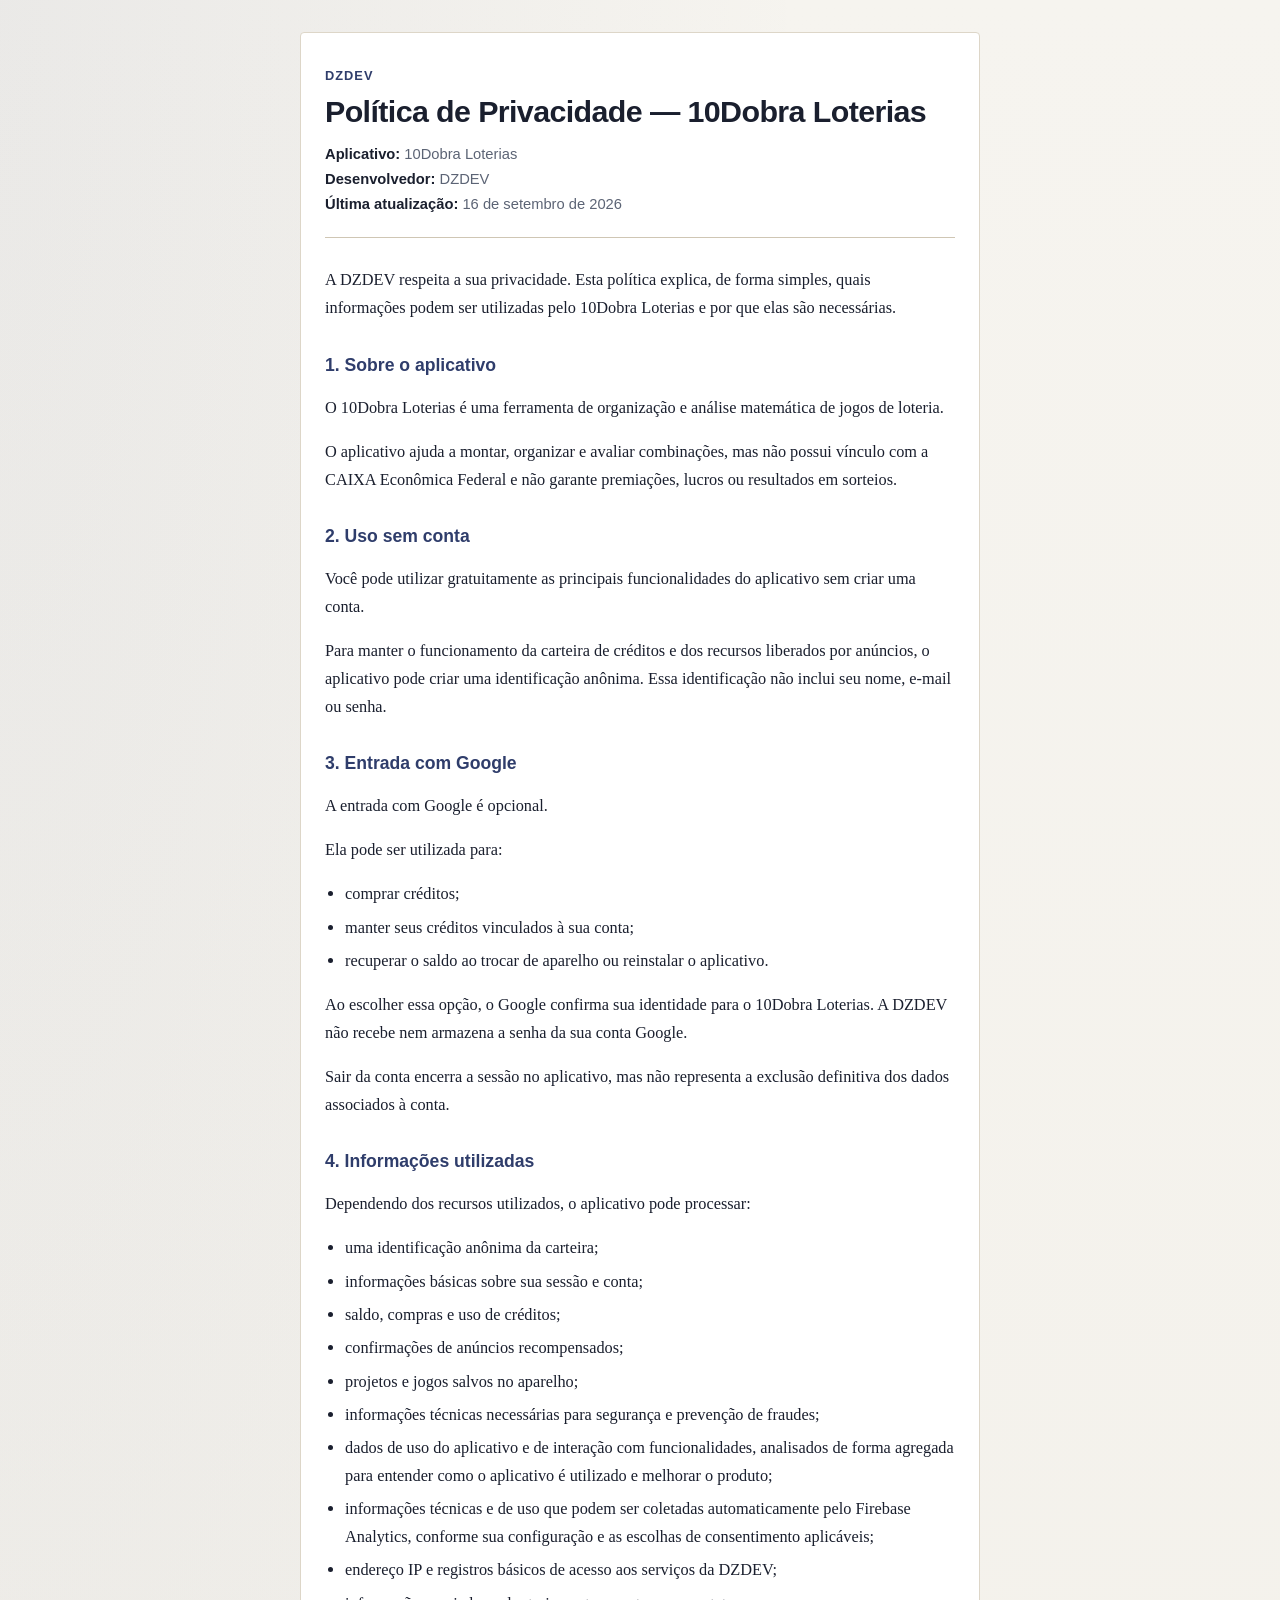
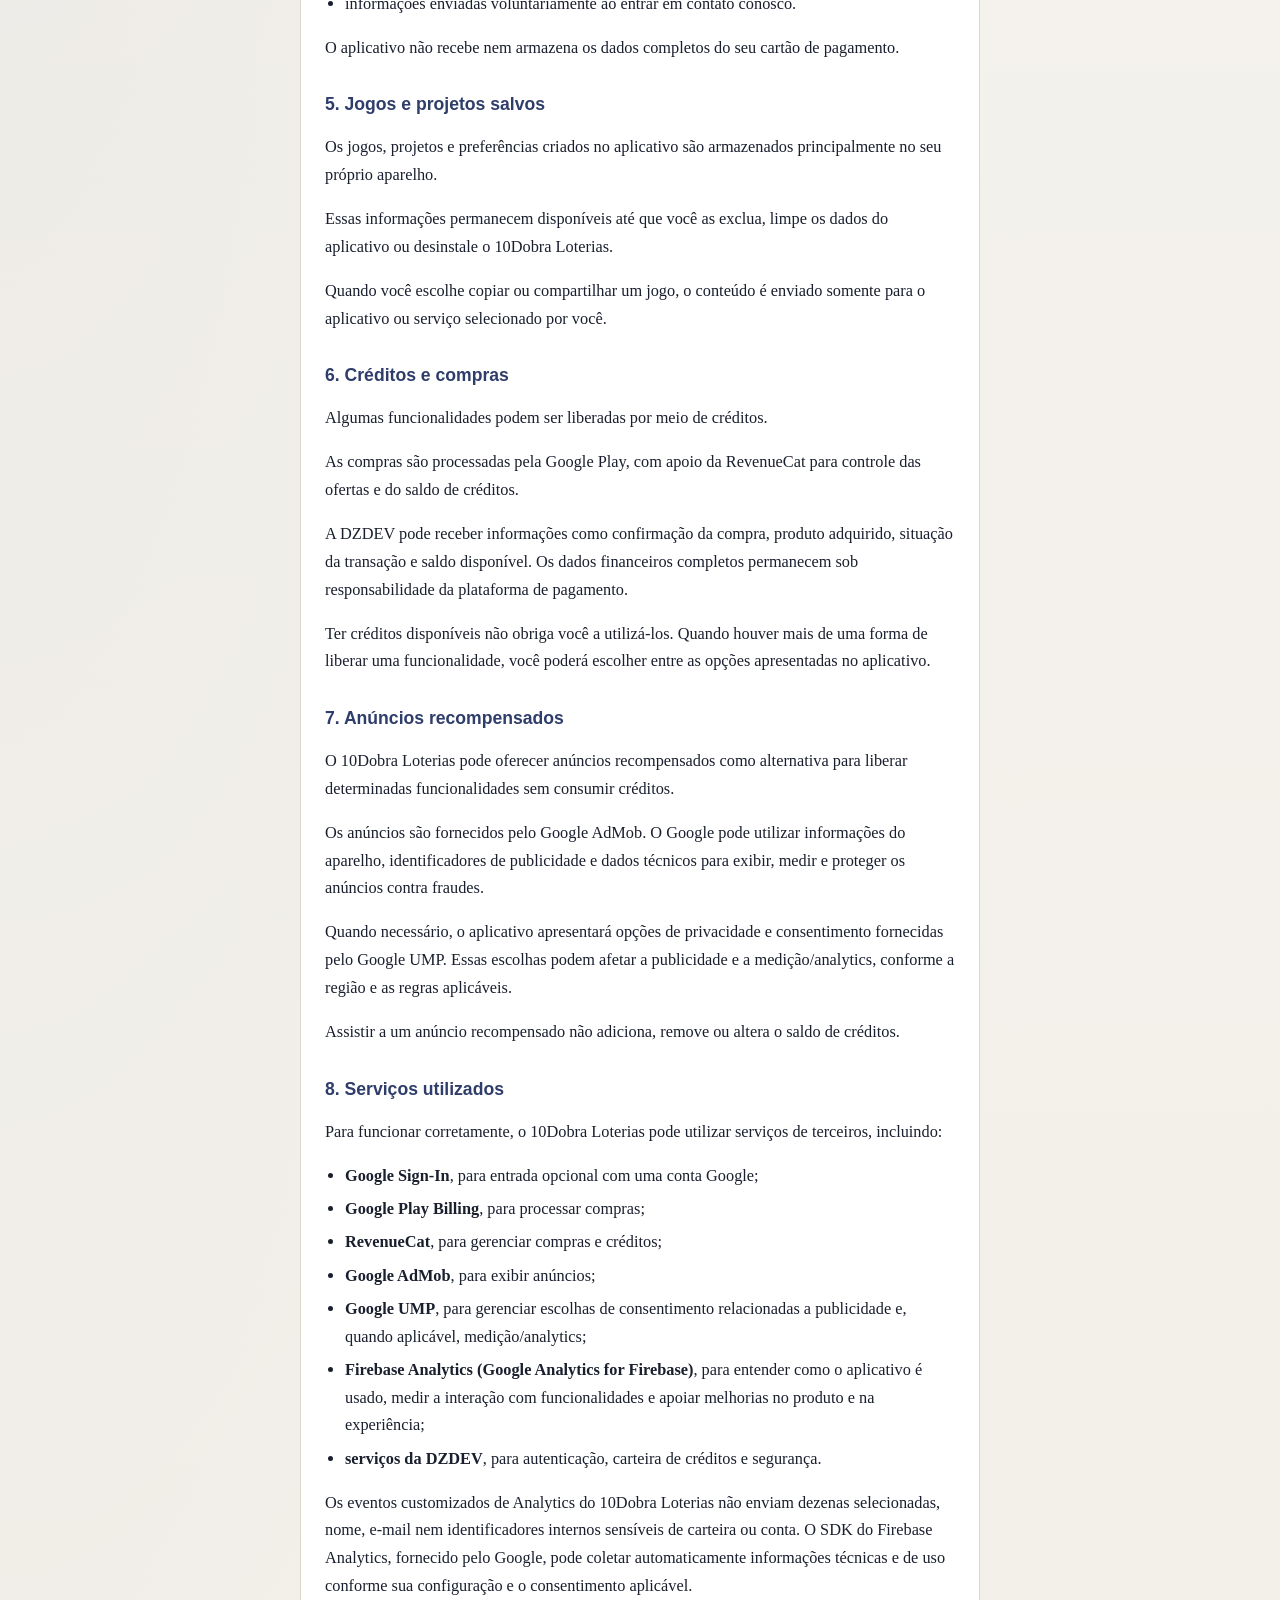
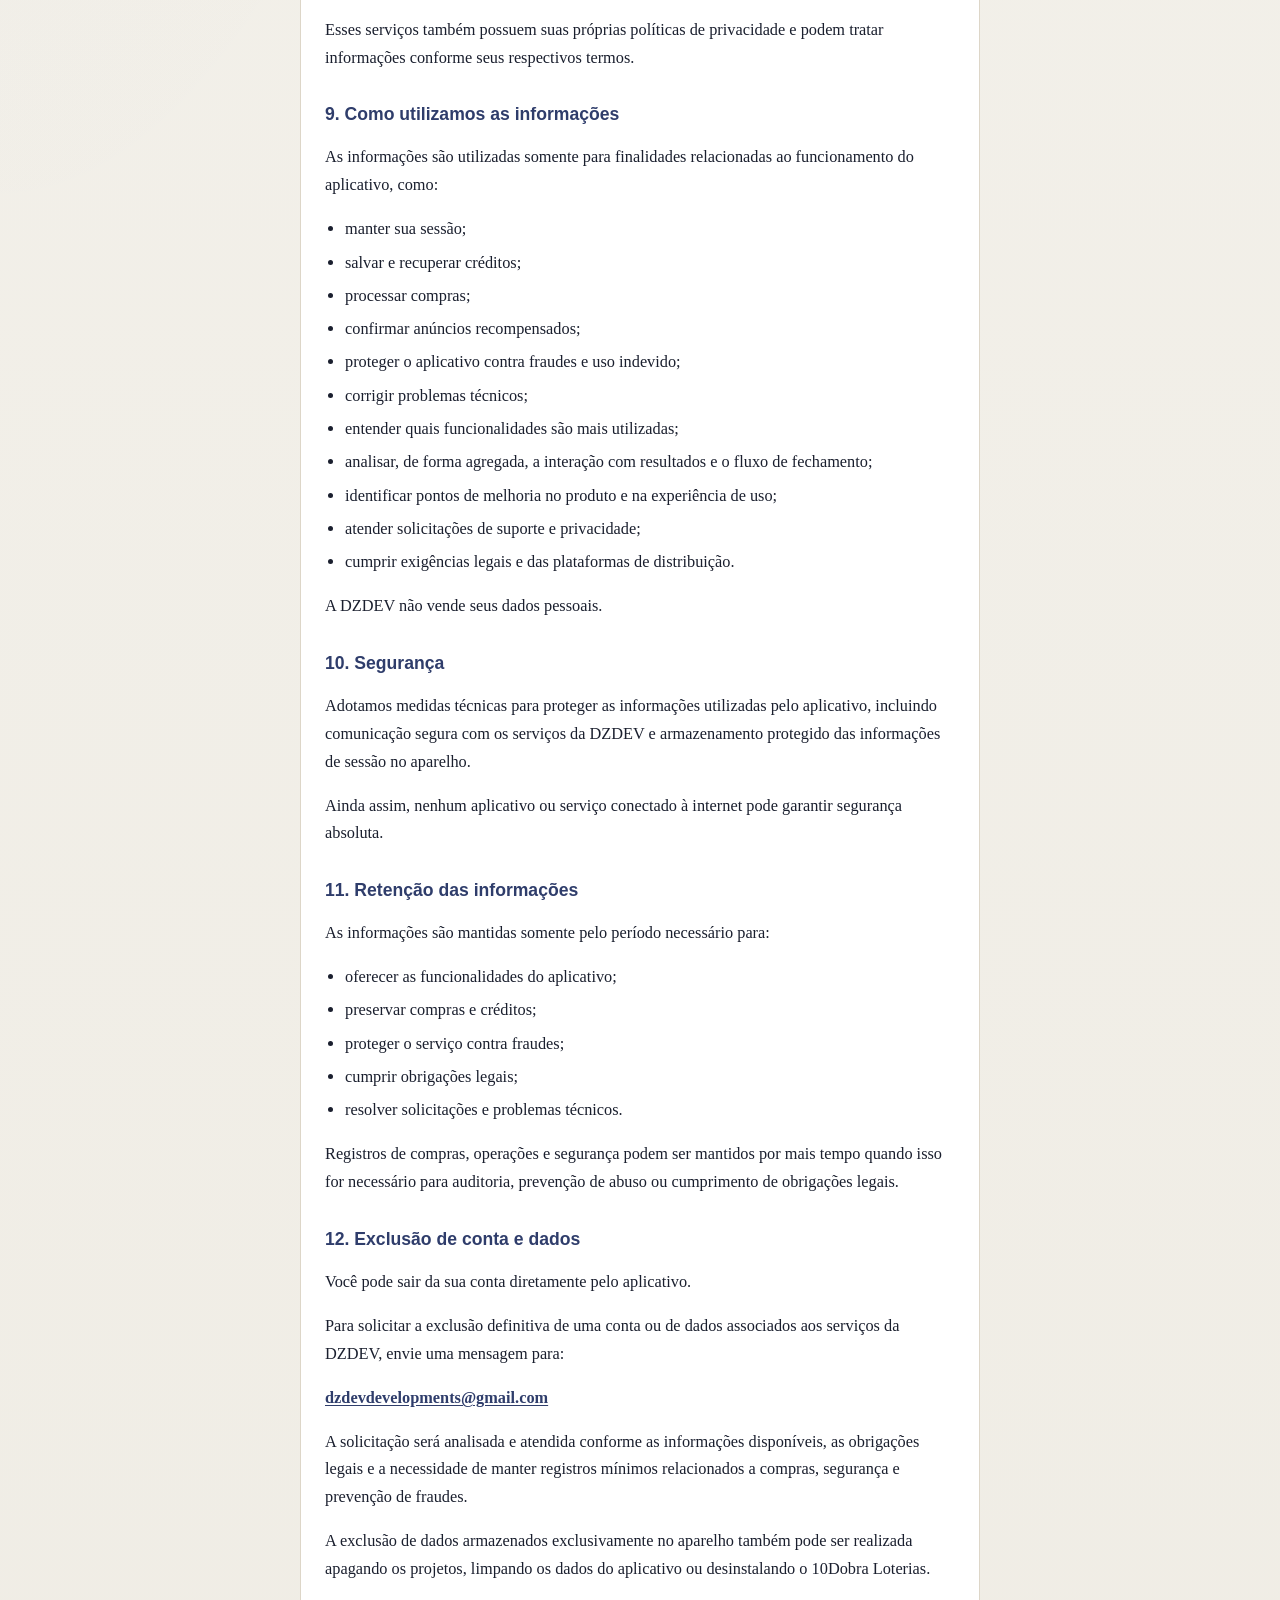
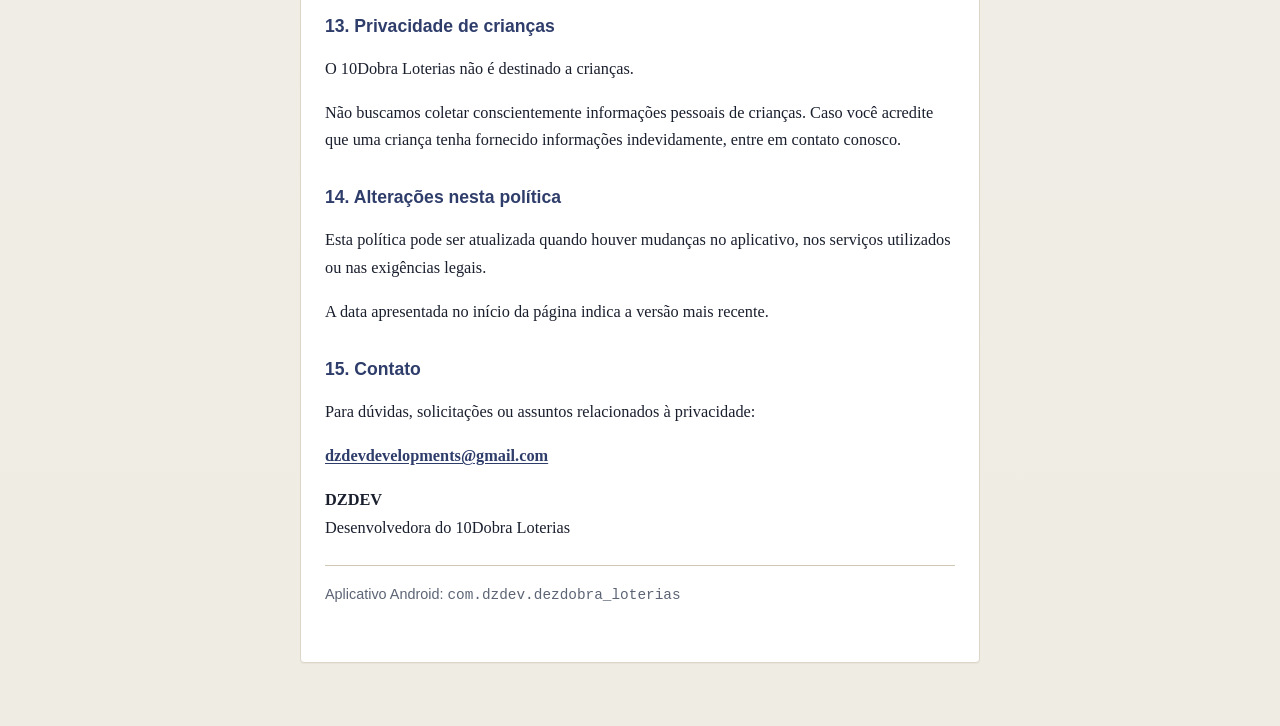
==== commit 400fe688: "docs: update 10Dobra privacy policy for Firebase Analytics Co-authored-by: Cursor <cursoragent@curso" ====
--- a/10dobra-loterias/privacy-policy.html
+++ b/10dobra-loterias/privacy-policy.html
@@ -16,7 +16,7 @@
         <p class="meta">
           <strong>Aplicativo:</strong> 10Dobra Loterias<br>
           <strong>Desenvolvedor:</strong> DZDEV<br>
-          <strong>Última atualização:</strong> 2 de agosto de 2026
+          <strong>Última atualização:</strong> 16 de setembro de 2026
         </p>
       </header>
 
@@ -83,6 +83,16 @@
           fraudes;
         </li>
         <li>
+          dados de uso do aplicativo e de interação com funcionalidades,
+          analisados de forma agregada para entender como o aplicativo é
+          utilizado e melhorar o produto;
+        </li>
+        <li>
+          informações técnicas e de uso que podem ser coletadas
+          automaticamente pelo Firebase Analytics, conforme sua configuração e
+          as escolhas de consentimento aplicáveis;
+        </li>
+        <li>
           endereço IP e registros básicos de acesso aos serviços da DZDEV;
         </li>
         <li>
@@ -138,8 +148,10 @@
         para exibir, medir e proteger os anúncios contra fraudes.
       </p>
       <p>
-        Quando necessário, o aplicativo apresentará opções de consentimento de
-        publicidade fornecidas pelo Google.
+        Quando necessário, o aplicativo apresentará opções de privacidade e
+        consentimento fornecidas pelo Google UMP. Essas escolhas podem afetar
+        a publicidade e a medição/analytics, conforme a região e as regras
+        aplicáveis.
       </p>
       <p>
         Assistir a um anúncio recompensado não adiciona, remove ou altera o
@@ -163,13 +175,25 @@
         <li><strong>Google AdMob</strong>, para exibir anúncios;</li>
         <li>
           <strong>Google UMP</strong>, para gerenciar escolhas de consentimento
-          de publicidade;
+          relacionadas a publicidade e, quando aplicável, medição/analytics;
+        </li>
+        <li>
+          <strong>Firebase Analytics (Google Analytics for Firebase)</strong>,
+          para entender como o aplicativo é usado, medir a interação com
+          funcionalidades e apoiar melhorias no produto e na experiência;
         </li>
         <li>
           <strong>serviços da DZDEV</strong>, para autenticação, carteira de
           créditos e segurança.
         </li>
       </ul>
+      <p>
+        Os eventos customizados de Analytics do 10Dobra Loterias não enviam
+        dezenas selecionadas, nome, e-mail nem identificadores internos
+        sensíveis de carteira ou conta. O SDK do Firebase Analytics, fornecido
+        pelo Google, pode coletar automaticamente informações técnicas e de
+        uso conforme sua configuração e o consentimento aplicável.
+      </p>
       <p>
         Esses serviços também possuem suas próprias políticas de privacidade e
         podem tratar informações conforme seus respectivos termos.
@@ -187,6 +211,14 @@
         <li>confirmar anúncios recompensados;</li>
         <li>proteger o aplicativo contra fraudes e uso indevido;</li>
         <li>corrigir problemas técnicos;</li>
+        <li>entender quais funcionalidades são mais utilizadas;</li>
+        <li>
+          analisar, de forma agregada, a interação com resultados e o fluxo de
+          fechamento;
+        </li>
+        <li>
+          identificar pontos de melhoria no produto e na experiência de uso;
+        </li>
         <li>atender solicitações de suporte e privacidade;</li>
         <li>
           cumprir exigências legais e das plataformas de distribuição.
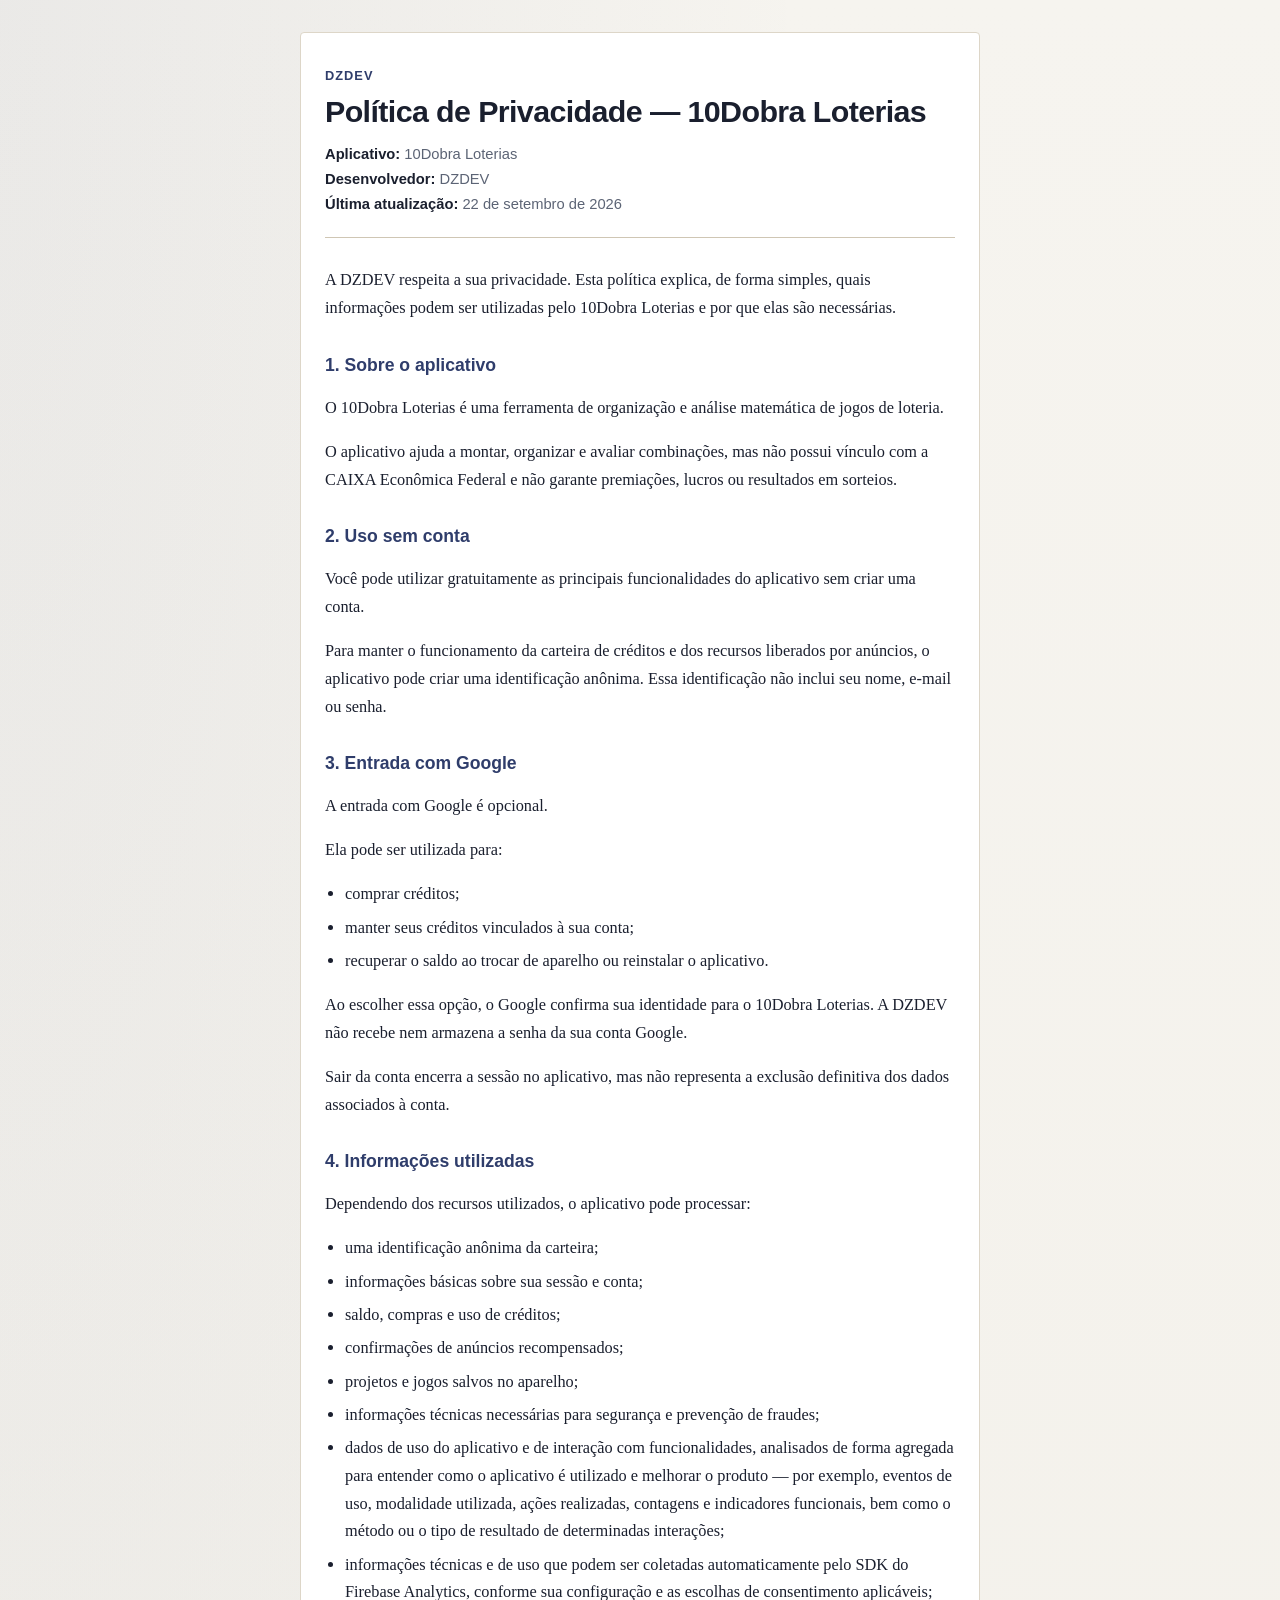
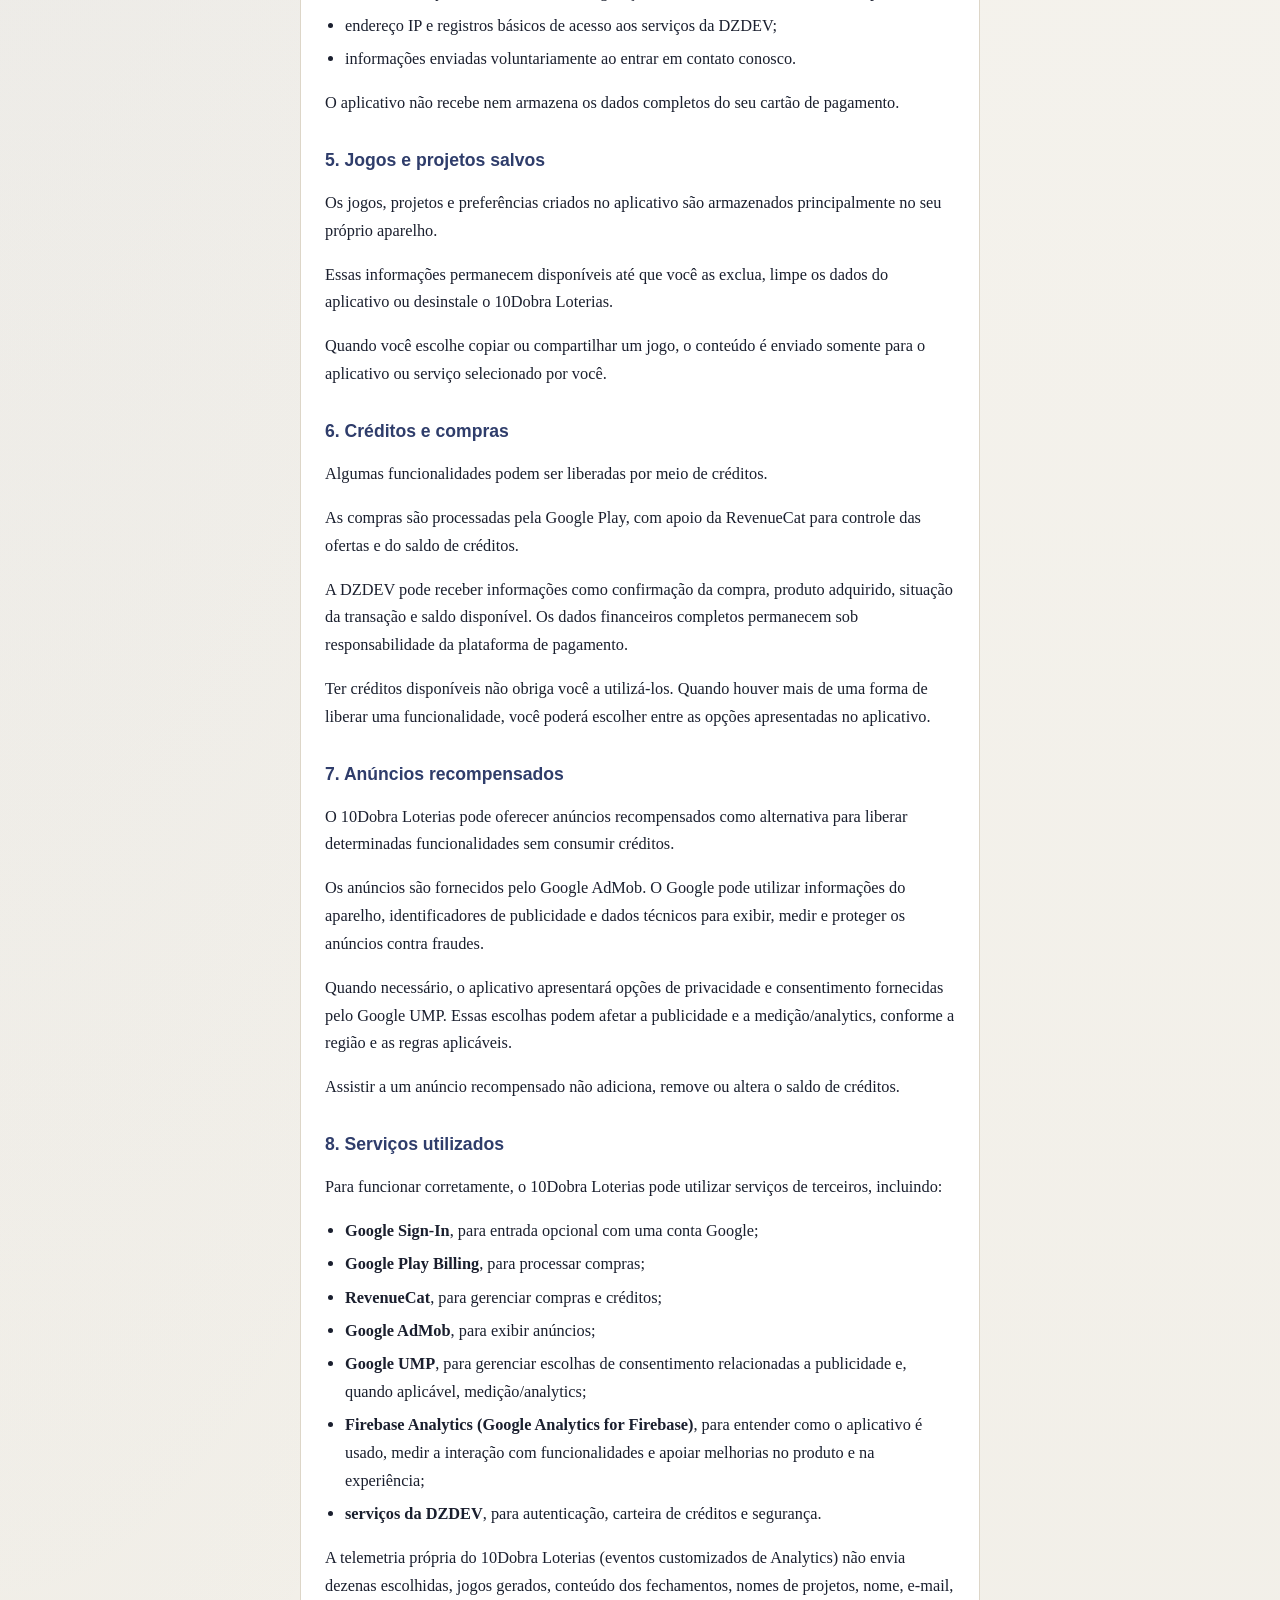
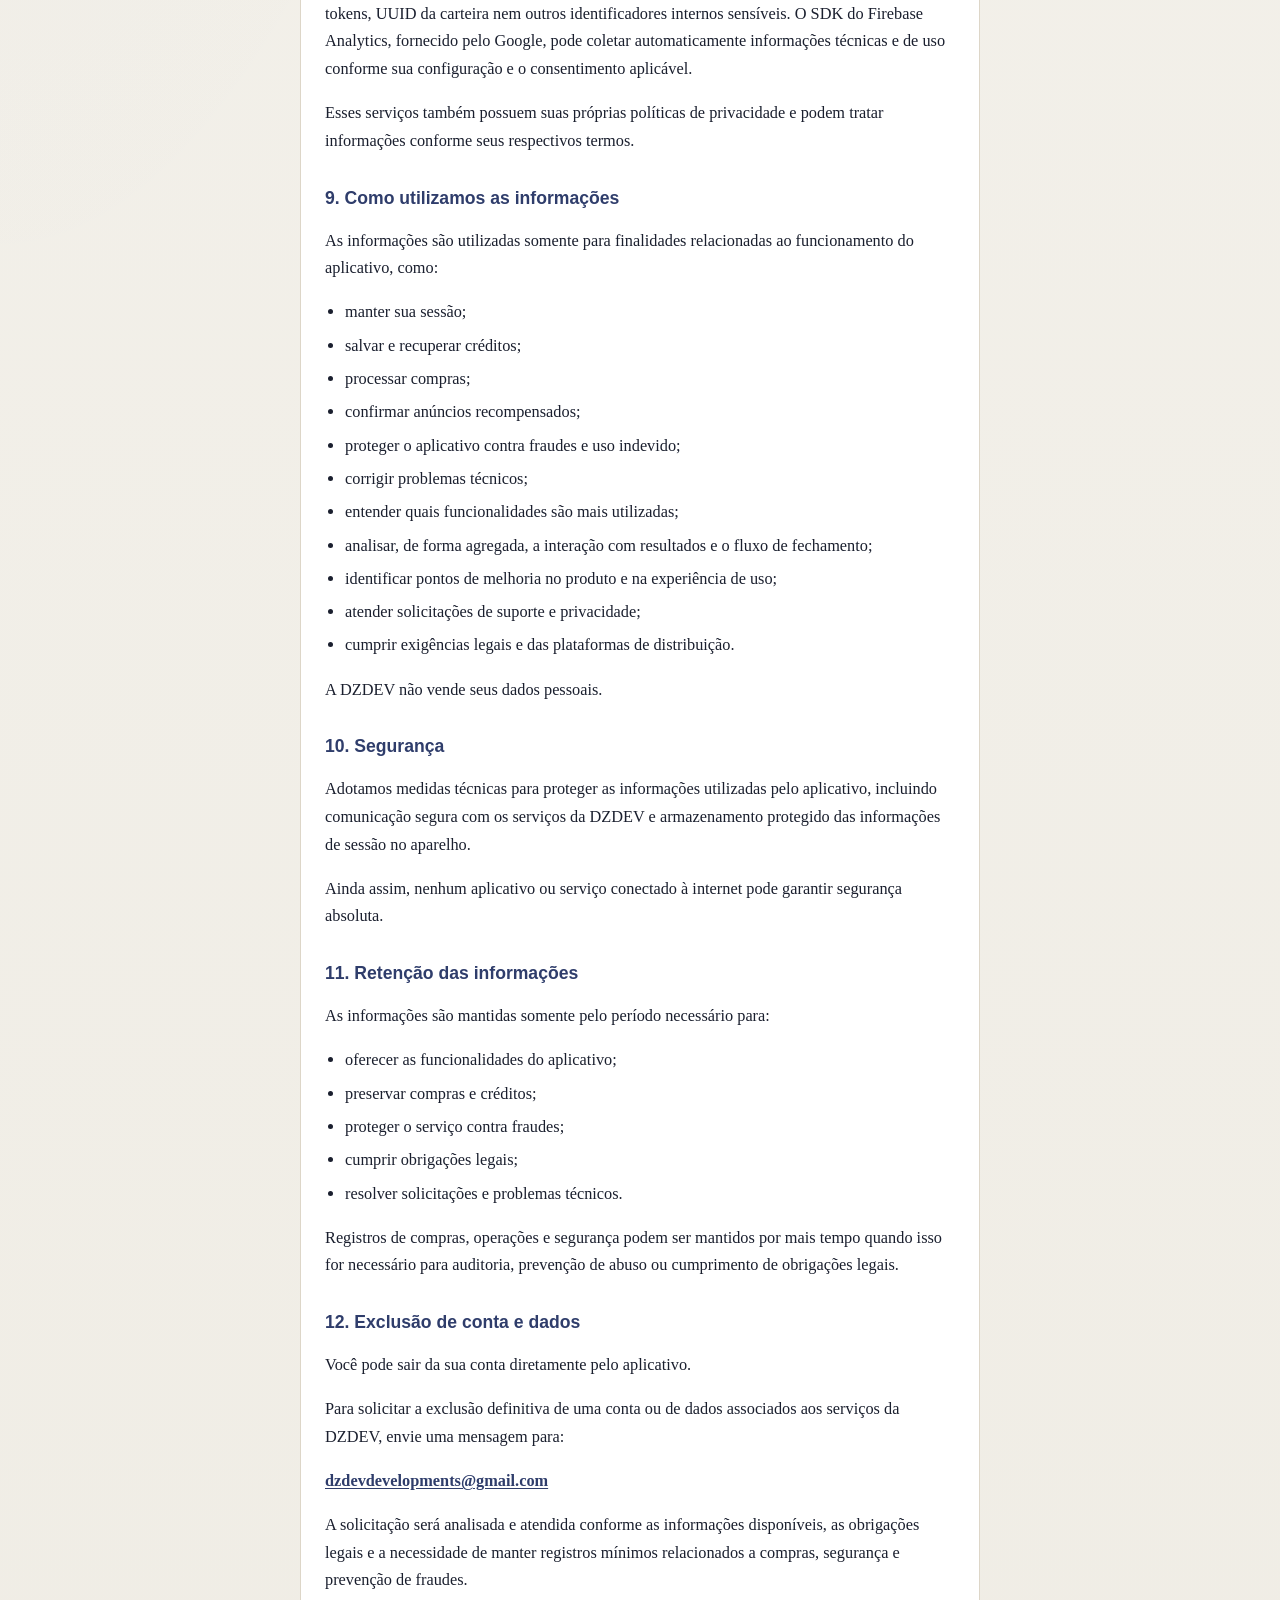
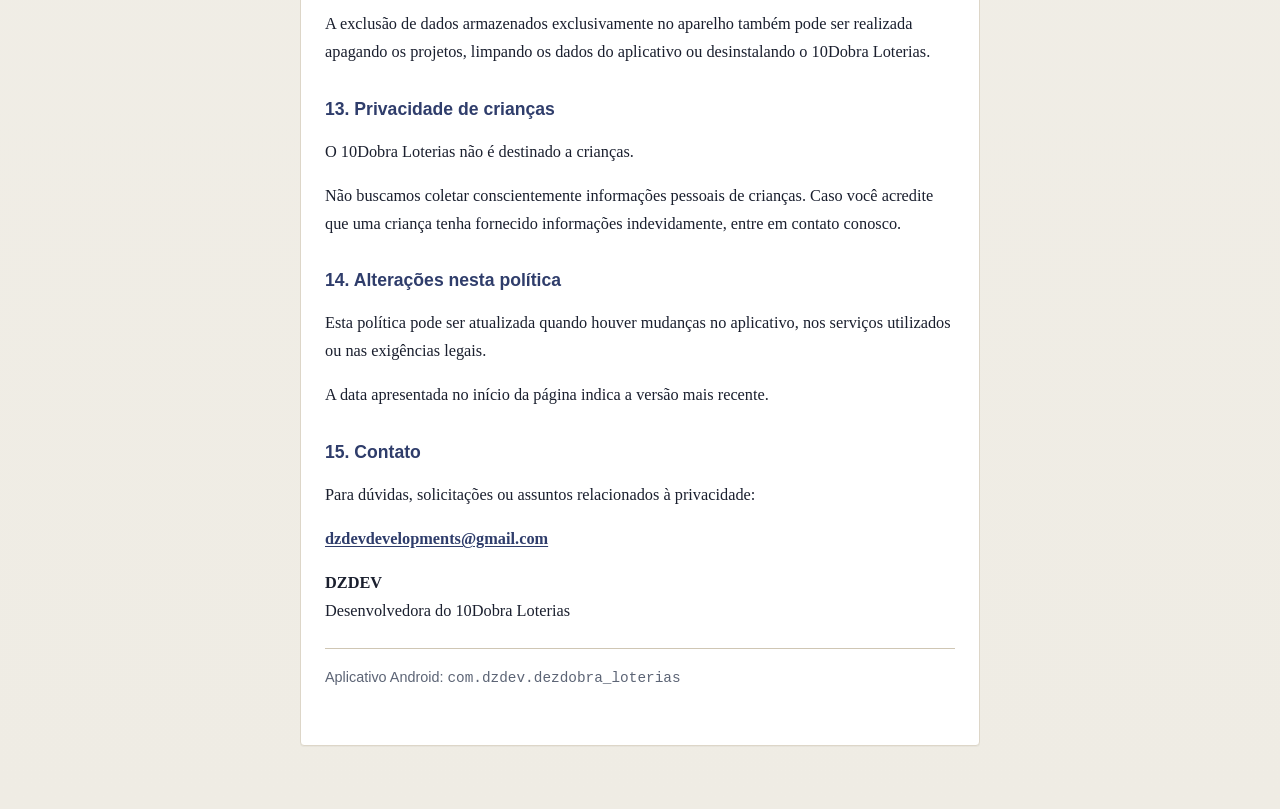
==== commit 799f4d13: "docs: update 10Dobra privacy and account deletion pages Co-authored-by: Cursor <cursoragent@cursor.c" ====
--- a/10dobra-loterias/privacy-policy.html
+++ b/10dobra-loterias/privacy-policy.html
@@ -16,7 +16,7 @@
         <p class="meta">
           <strong>Aplicativo:</strong> 10Dobra Loterias<br>
           <strong>Desenvolvedor:</strong> DZDEV<br>
-          <strong>Última atualização:</strong> 16 de setembro de 2026
+          <strong>Última atualização:</strong> 22 de setembro de 2026
         </p>
       </header>
 
@@ -85,12 +85,15 @@
         <li>
           dados de uso do aplicativo e de interação com funcionalidades,
           analisados de forma agregada para entender como o aplicativo é
-          utilizado e melhorar o produto;
+          utilizado e melhorar o produto — por exemplo, eventos de uso,
+          modalidade utilizada, ações realizadas, contagens e indicadores
+          funcionais, bem como o método ou o tipo de resultado de determinadas
+          interações;
         </li>
         <li>
           informações técnicas e de uso que podem ser coletadas
-          automaticamente pelo Firebase Analytics, conforme sua configuração e
-          as escolhas de consentimento aplicáveis;
+          automaticamente pelo SDK do Firebase Analytics, conforme sua
+          configuração e as escolhas de consentimento aplicáveis;
         </li>
         <li>
           endereço IP e registros básicos de acesso aos serviços da DZDEV;
@@ -188,11 +191,13 @@
         </li>
       </ul>
       <p>
-        Os eventos customizados de Analytics do 10Dobra Loterias não enviam
-        dezenas selecionadas, nome, e-mail nem identificadores internos
-        sensíveis de carteira ou conta. O SDK do Firebase Analytics, fornecido
-        pelo Google, pode coletar automaticamente informações técnicas e de
-        uso conforme sua configuração e o consentimento aplicável.
+        A telemetria própria do 10Dobra Loterias (eventos customizados de
+        Analytics) não envia dezenas escolhidas, jogos gerados, conteúdo dos
+        fechamentos, nomes de projetos, nome, e-mail, tokens, UUID da carteira
+        nem outros identificadores internos sensíveis. O SDK do Firebase
+        Analytics, fornecido pelo Google, pode coletar automaticamente
+        informações técnicas e de uso conforme sua configuração e o
+        consentimento aplicável.
       </p>
       <p>
         Esses serviços também possuem suas próprias políticas de privacidade e
